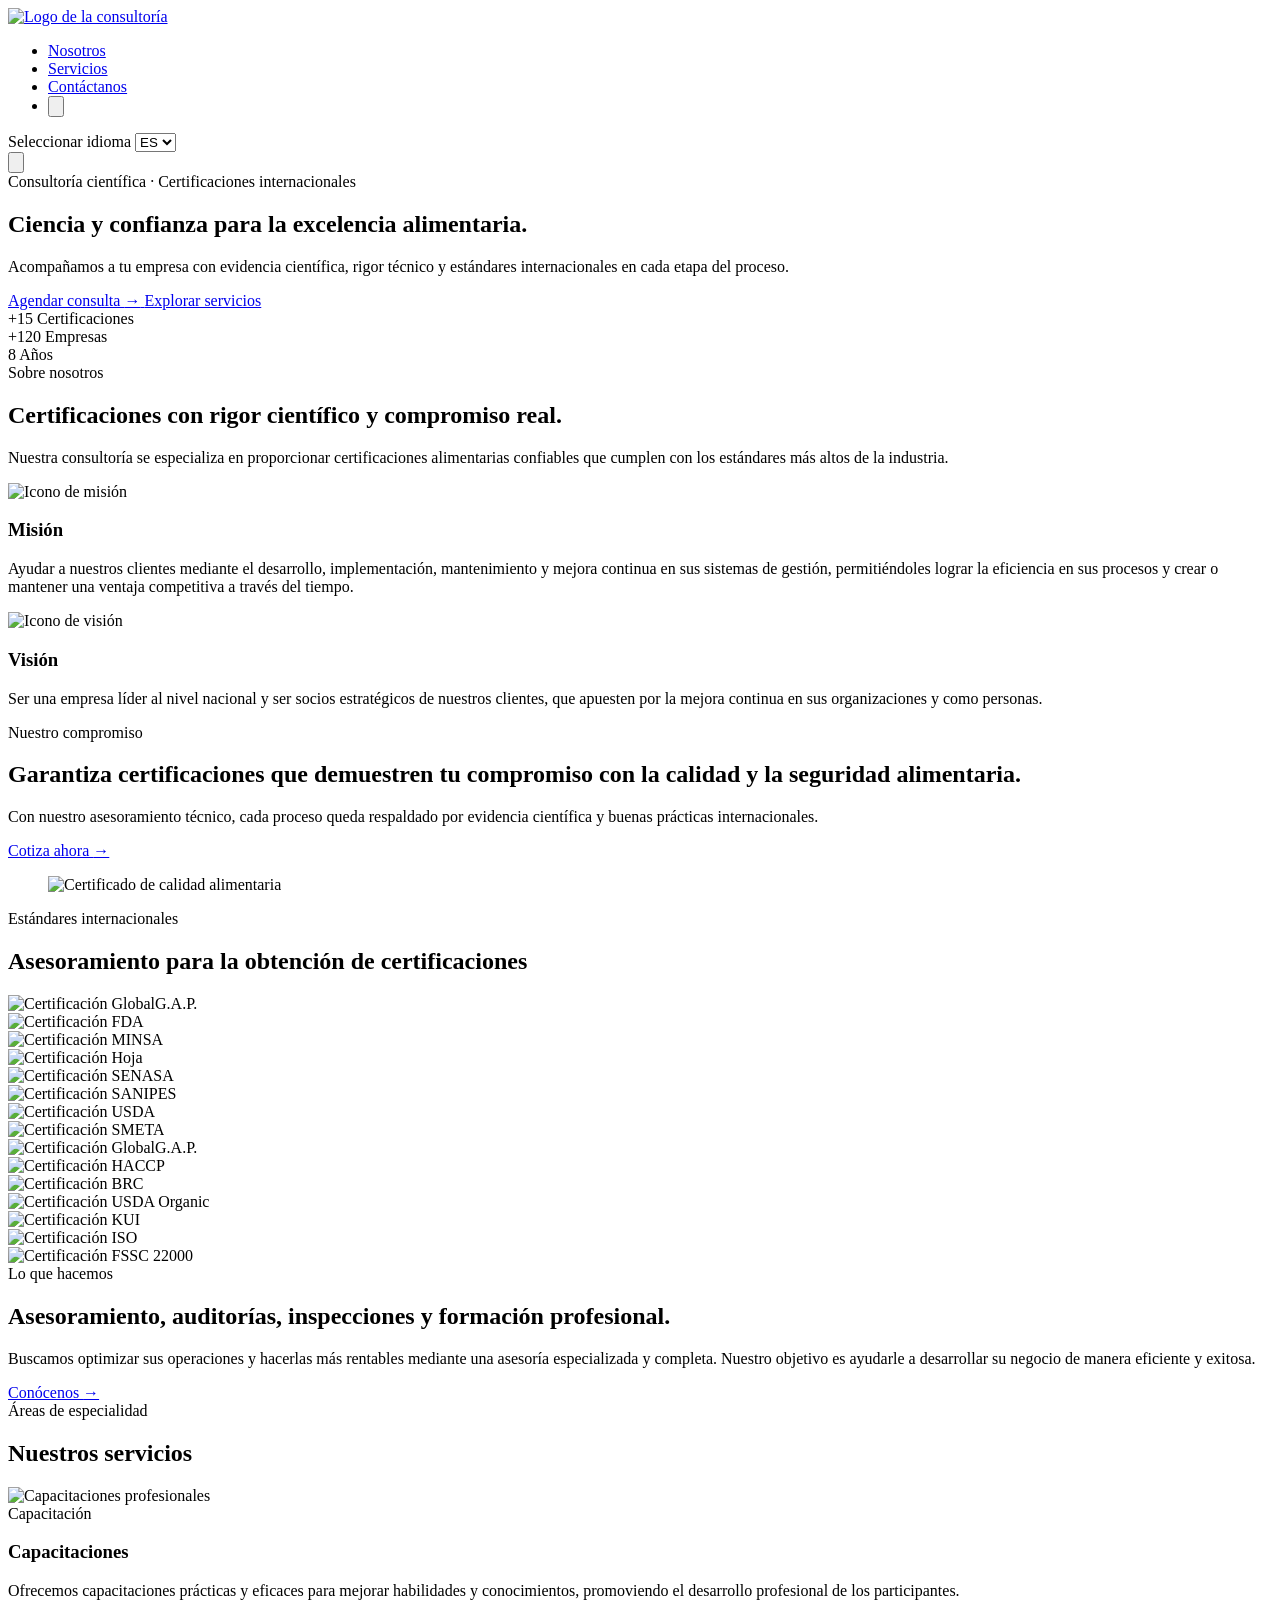
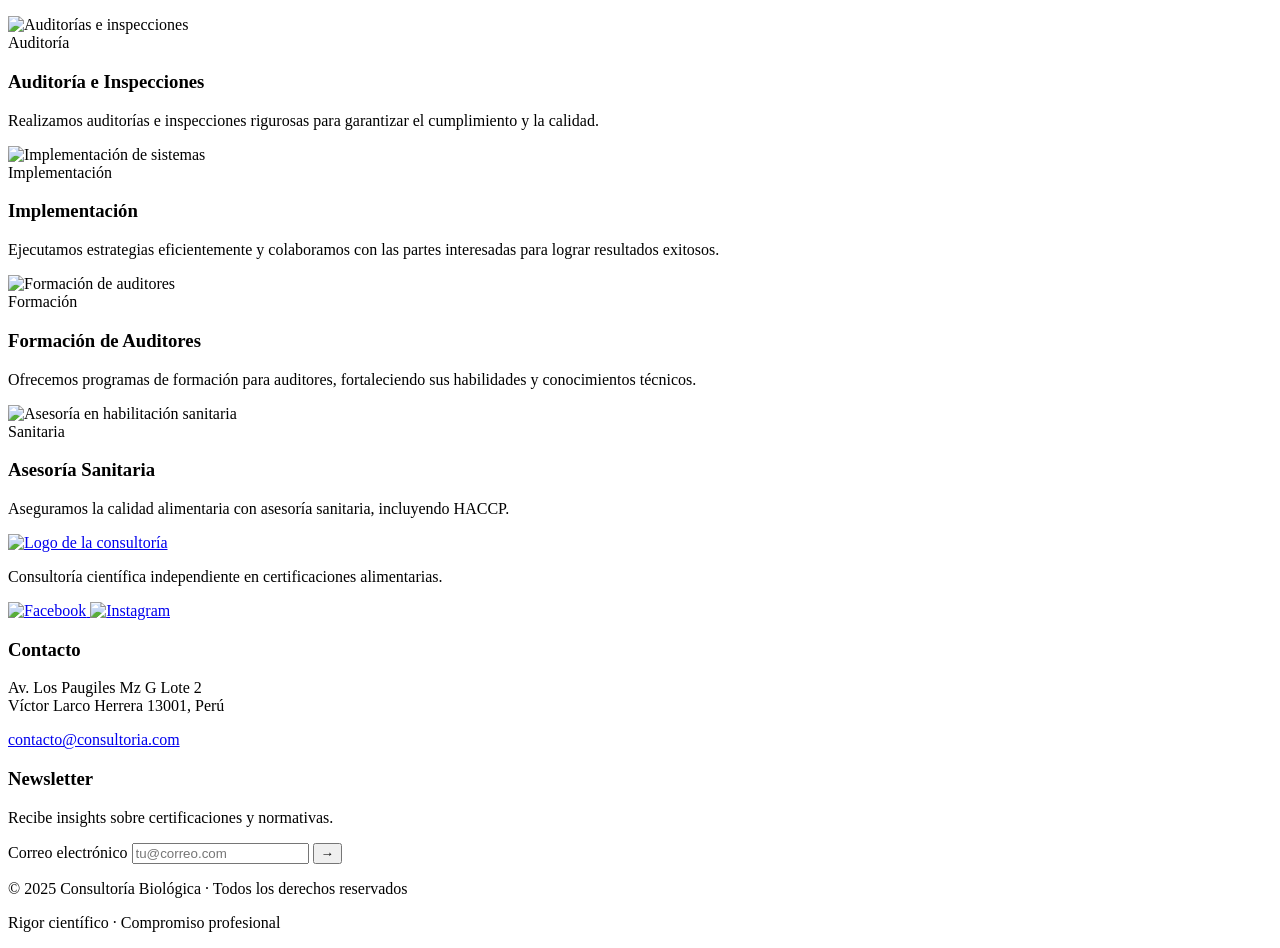
==== index.html @ 5dd7a6a3 "Add files via upload" ====
<!DOCTYPE html>
<html lang="es">
<head>
    <meta charset="UTF-8">
    <meta http-equiv="X-UA-Compatible" content="IE=edge">
    <meta name="viewport" content="width=device-width, initial-scale=1.0">
    <meta name="description" content="Consultoría científica independiente en certificaciones alimentarias, auditorías, capacitaciones y asesoría sanitaria.">
    <title>Consultoría Biológica | Certificaciones Alimentarias</title>

    <!-- Fuentes -->
    <link rel="preconnect" href="https://fonts.googleapis.com">
    <link rel="preconnect" href="https://fonts.gstatic.com" crossorigin>
    <link href="https://fonts.googleapis.com/css2?family=Sora:wght@300;400;500;600;700;800&family=Plus+Jakarta+Sans:wght@300;400;500;600;700;800&display=swap" rel="stylesheet">

    <!-- Estilos -->
    <link rel="stylesheet" href="./css/normalize.css">
    <link rel="stylesheet" href="./css/estilos.css">
</head>

<body>

    <!-- =========================================
         HEADER / HERO
         ========================================= -->
    <header class="hero">
        <nav class="nav container" aria-label="Navegación principal">

            <a href="index.html" class="nav__logo-link" aria-label="Ir al inicio">
                <img src="images/logo12-removebg-preview.png"
                     alt="Logo de la consultoría"
                     class="nav__logo">
            </a>

            <ul class="nav__link nav__link--menu" id="nav-menu">
                <li class="nav__items">
                    <a href="nosotros2.html" class="nav__link-item">Nosotros</a>
                </li>
                <li class="nav__items">
                    <a href="servicios.html" class="nav__link-item">Servicios</a>
                </li>
                <li class="nav__items">
                    <a href="contacto.html" class="nav__link-item">Contáctanos</a>
                </li>

                <li class="nav__items nav__items--close">
                    <button type="button" class="nav__close" aria-label="Cerrar menú">
                        <img src="./images/close.svg" alt="" class="nav__img">
                    </button>
                </li>
            </ul>

            <div class="custom-select">
                <label for="language-select" class="sr-only">Seleccionar idioma</label>
                <select id="language-select" aria-label="Seleccionar idioma">
                    <option value="es">ES</option>
                    <option value="en">EN</option>
                </select>
                <span class="custom-arrow" aria-hidden="true"></span>
            </div>

            <button type="button"
                    class="nav__menu"
                    aria-label="Abrir menú"
                    aria-controls="nav-menu"
                    aria-expanded="false">
                <img src="./images/menu.svg" alt="" class="nav__img">
            </button>
        </nav>

        <section class="hero__container container">
            <span class="hero__badge">
                <span class="hero__badge-dot" aria-hidden="true"></span>
                Consultoría científica · Certificaciones internacionales
            </span>

            <h1 class="hero__title">
                Ciencia y <span class="hero__title-highlight">confianza</span> para la excelencia alimentaria.
            </h1>

            <p class="hero__paragraph">
                Acompañamos a tu empresa con evidencia científica, rigor técnico
                y estándares internacionales en cada etapa del proceso.
            </p>

            <div class="hero__cta-group">
                <a href="contacto.html" class="cta cta--primary">
                    Agendar consulta
                    <span class="cta__arrow" aria-hidden="true">→</span>
                </a>
                <a href="servicios.html" class="cta cta--ghost">
                    Explorar servicios
                </a>
            </div>

            <!-- Mini stats -->
            <div class="hero__stats">
                <div class="hero__stat">
                    <span class="hero__stat-num">+15</span>
                    <span class="hero__stat-label">Certificaciones</span>
                </div>
                <div class="hero__stat">
                    <span class="hero__stat-num">+120</span>
                    <span class="hero__stat-label">Empresas</span>
                </div>
                <div class="hero__stat">
                    <span class="hero__stat-num">8</span>
                    <span class="hero__stat-label">Años</span>
                </div>
            </div>
        </section>
    </header>

    <!-- =========================================
         MAIN
         ========================================= -->
    <main>

        <!-- ===== ABOUT ===== -->
        <section class="container about" aria-labelledby="about-title">
            <header class="section-header">
                <span class="section-header__eyebrow">Sobre nosotros</span>
                <h2 class="subtitle" id="about-title">
                    Certificaciones con <span class="text-gradient">rigor científico</span> y compromiso real.
                </h2>
                <p class="section-header__lead">
                    Nuestra consultoría se especializa en proporcionar certificaciones
                    alimentarias confiables que cumplen con los estándares más altos
                    de la industria.
                </p>
            </header>

            <div class="about__main">
                <article class="about__icons about__icons--indigo">
                    <div class="about__icon-wrap">
                        <img src="images/objetivo.png" alt="Icono de misión" class="about__icon">
                    </div>
                    <h3 class="about__title">Misión</h3>
                    <p class="about__paragraph">
                        Ayudar a nuestros clientes mediante el desarrollo, implementación,
                        mantenimiento y mejora continua en sus sistemas de gestión,
                        permitiéndoles lograr la eficiencia en sus procesos y crear o mantener
                        una ventaja competitiva a través del tiempo.
                    </p>
                </article>

                <article class="about__icons about__icons--coral">
                    <div class="about__icon-wrap">
                        <img src="images/analizando.jpg" alt="Icono de visión" class="about__icon">
                    </div>
                    <h3 class="about__title">Visión</h3>
                    <p class="about__paragraph">
                        Ser una empresa líder al nivel nacional y ser socios estratégicos de
                        nuestros clientes, que apuesten por la mejora continua en sus
                        organizaciones y como personas.
                    </p>
                </article>
            </div>
        </section>

        <!-- ===== KNOWLEDGE ===== -->
        <section class="knowledge" aria-labelledby="knowledge-title">
            <div class="knowledge__container container">
                <div class="knowledge__texts">
                    <span class="knowledge__eyebrow">Nuestro compromiso</span>
                    <h2 class="subtitle10" id="knowledge-title">
                        Garantiza certificaciones que demuestren tu compromiso con la
                        calidad y la <span class="text-gradient-light">seguridad alimentaria</span>.
                    </h2>
                    <p class="knowledge__paragraph">
                        Con nuestro asesoramiento técnico, cada proceso queda respaldado por
                        evidencia científica y buenas prácticas internacionales.
                    </p>
                    <a href="contacto.html" class="cta1">
                        Cotiza ahora
                        <span class="cta__arrow" aria-hidden="true">→</span>
                    </a>
                </div>

                <figure class="knowledge__picture">
                    <img src="./images/certificado.jpg"
                         alt="Certificado de calidad alimentaria"
                         class="knowledge__img">
                </figure>
            </div>
        </section>

        <!-- ===== CERTIFICACIONES / CARRUSEL ===== -->
        <section class="price container" aria-labelledby="cert-title">
            <header class="section-header">
                <span class="section-header__eyebrow">Estándares internacionales</span>
                <h2 class="subtitle4" id="cert-title">
                    Asesoramiento para la obtención de certificaciones
                </h2>
            </header>

            <div class="carrusel" role="region" aria-label="Carrusel de certificaciones" aria-roledescription="carrusel">

                <div class="carrusel__viewport">
                    <div class="carrusel-items" id="carrusel-items">
                        <div class="carrusel-item"><img src="images/globalgap-logo.png" alt="Certificación GlobalG.A.P."></div>
                        <div class="carrusel-item"><img src="images/fda.jpg" alt="Certificación FDA"></div>
                        <div class="carrusel-item"><img src="images/minsa3 (1).png" alt="Certificación MINSA"></div>
                        <div class="carrusel-item"><img src="images/hoja (1).png" alt="Certificación Hoja"></div>
                        <div class="carrusel-item"><img src="images/senasa.png" alt="Certificación SENASA"></div>
                        <div class="carrusel-item"><img src="images/sanipes.png" alt="Certificación SANIPES"></div>
                        <div class="carrusel-item"><img src="images/USDA_logo.png" alt="Certificación USDA"></div>
                        <div class="carrusel-item"><img src="images/smeta.png.jpg" alt="Certificación SMETA"></div>
                        <div class="carrusel-item"><img src="images/globalgasp (1).png" alt="Certificación GlobalG.A.P."></div>
                        <div class="carrusel-item"><img src="images/Haccp (1).png" alt="Certificación HACCP"></div>
                        <div class="carrusel-item"><img src="images/bross.png" alt="Certificación BRC"></div>
                        <div class="carrusel-item"><img src="images/usda-organic.png" alt="Certificación USDA Organic"></div>
                        <div class="carrusel-item"><img src="images/kui.png" alt="Certificación KUI"></div>
                        <div class="carrusel-item"><img src="images/ISO.png" alt="Certificación ISO"></div>
                        <div class="carrusel-item"><img src="images/fssc_22000.png" alt="Certificación FSSC 22000"></div>
                    </div>
                </div>

            </div>

            <div class="carrusel__indicators" role="tablist" aria-label="Indicadores del carrusel"></div>
        </section>

        <!-- ===== SERVICIOS / PRÉSTAMOS ===== -->
        <section class="section-servicios" aria-labelledby="servicios-title">
            <div class="prestamos">
                <span class="section-header__eyebrow section-header__eyebrow--light">
                    Lo que hacemos
                </span>
                <h2 class="section-title" id="servicios-title">
                    Asesoramiento, auditorías, inspecciones y <span class="text-gradient-light">formación profesional</span>.
                </h2>
                <p class="buscamos6">
                    Buscamos optimizar sus operaciones y hacerlas más rentables mediante
                    una asesoría especializada y completa. Nuestro objetivo es ayudarle a
                    desarrollar su negocio de manera eficiente y exitosa.
                </p>
                <a href="nosotros2.html" class="btn-conocenos">
                    Conócenos
                    <span class="cta__arrow" aria-hidden="true">→</span>
                </a>
            </div>
        </section>

        <!-- ===== CARDS DE SERVICIOS ===== -->
        <section class="services" aria-labelledby="services-title">
            <header class="section-header container">
                <span class="section-header__eyebrow">Áreas de especialidad</span>
                <h2 class="service__title6" id="services-title">Nuestros servicios</h2>
            </header>

            <div class="box-section">
                <article class="box box--indigo">
                    <div class="imgBox">
                        <img src="images/capacitacion.jpg" alt="Capacitaciones profesionales">
                    </div>
                    <div class="details">
                        <div class="content">
                            <span class="box__tag">Capacitación</span>
                            <h3>Capacitaciones</h3>
                            <p>
                                Ofrecemos capacitaciones prácticas y eficaces para mejorar
                                habilidades y conocimientos, promoviendo el desarrollo
                                profesional de los participantes.
                            </p>
                        </div>
                    </div>
                </article>

                <article class="box box--coral">
                    <div class="imgBox">
                        <img src="images/auditori.jpg" alt="Auditorías e inspecciones">
                    </div>
                    <div class="details">
                        <div class="content">
                            <span class="box__tag">Auditoría</span>
                            <h3>Auditoría e Inspecciones</h3>
                            <p>
                                Realizamos auditorías e inspecciones rigurosas para garantizar
                                el cumplimiento y la calidad.
                            </p>
                        </div>
                    </div>
                </article>

                <article class="box box--mint">
                    <div class="imgBox">
                        <img src="images/imple.jpg" alt="Implementación de sistemas">
                    </div>
                    <div class="details">
                        <div class="content">
                            <span class="box__tag">Implementación</span>
                            <h3>Implementación</h3>
                            <p>
                                Ejecutamos estrategias eficientemente y colaboramos con las
                                partes interesadas para lograr resultados exitosos.
                            </p>
                        </div>
                    </div>
                </article>

                <article class="box box--violet">
                    <div class="imgBox">
                        <img src="images/formacion.jpg" alt="Formación de auditores">
                    </div>
                    <div class="details">
                        <div class="content">
                            <span class="box__tag">Formación</span>
                            <h3>Formación de Auditores</h3>
                            <p>
                                Ofrecemos programas de formación para auditores, fortaleciendo
                                sus habilidades y conocimientos técnicos.
                            </p>
                        </div>
                    </div>
                </article>

                <article class="box box--mustard">
                    <div class="imgBox">
                        <img src="images/sanitaria4.jpg" alt="Asesoría en habilitación sanitaria">
                    </div>
                    <div class="details">
                        <div class="content">
                            <span class="box__tag">Sanitaria</span>
                            <h3>Asesoría Sanitaria</h3>
                            <p>
                                Aseguramos la calidad alimentaria con asesoría sanitaria,
                                incluyendo HACCP.
                            </p>
                        </div>
                    </div>
                </article>
            </div>
        </section>

    </main>

    <!-- =========================================
         FOOTER
         ========================================= -->
    <footer class="footer">
        <div class="footer__container container">

            <!-- Bloque 1: Marca -->
            <div class="footer__brand">
                <a href="index.html" aria-label="Ir al inicio">
                    <img src="images/logo12-removebg-preview.png"
                         alt="Logo de la consultoría"
                         class="footer__logo">
                </a>
                <p class="footer__tagline">
                    Consultoría científica independiente en certificaciones alimentarias.
                </p>

                <div class="footer__social-icons">
                    <a href="#" class="footer__icons" aria-label="Facebook">
                        <img src="./images/bxl-facebook.svg" alt="Facebook" class="footer__img">
                    </a>
                    <a href="#" class="footer__icons" aria-label="Instagram">
                        <img src="./images/bxl-instagram.svg" alt="Instagram" class="footer__img">
                    </a>
                </div>
            </div>

            <!-- Bloque 2: Contacto -->
            <div class="footer__info">
                <h3 class="footer__heading">Contacto</h3>
                <div class="footer__contact-info">
                    <p>Av. Los Paugiles Mz G Lote 2<br>Víctor Larco Herrera 13001, Perú</p>
                    <p><a href="mailto:contacto@consultoria.com">contacto@consultoria.com</a></p>
                </div>
            </div>

            <!-- Bloque 3: Newsletter CTA -->
            <div class="footer__cta">
                <h3 class="footer__heading">Newsletter</h3>
                <p class="footer__newsletter-text">
                    Recibe insights sobre certificaciones y normativas.
                </p>
                <form class="footer__newsletter-form" onsubmit="event.preventDefault();">
                    <label for="newsletter-email" class="sr-only">Correo electrónico</label>
                    <input type="email"
                           id="newsletter-email"
                           class="footer__newsletter-input"
                           placeholder="tu@correo.com"
                           required>
                    <button type="submit"
                            class="footer__newsletter-btn"
                            aria-label="Suscribirse">
                        →
                    </button>
                </form>
            </div>

        </div>

        <div class="footer__copy container">
            <p class="footer__copyright">
                © 2025 Consultoría Biológica · Todos los derechos reservados
            </p>
            <p class="footer__credits">
                Rigor científico · Compromiso profesional
            </p>
        </div>
    </footer>

    <!-- =========================================
         SCRIPTS
         ========================================= -->
    <script src="js/menu.js"></script>
    <script src="js/carrusel.js"></script>
    <script src="js/main.js"></script>
    <script src="js/script.js"></script>
    <script src="js/idioma.js"></script>
</body>
</html>
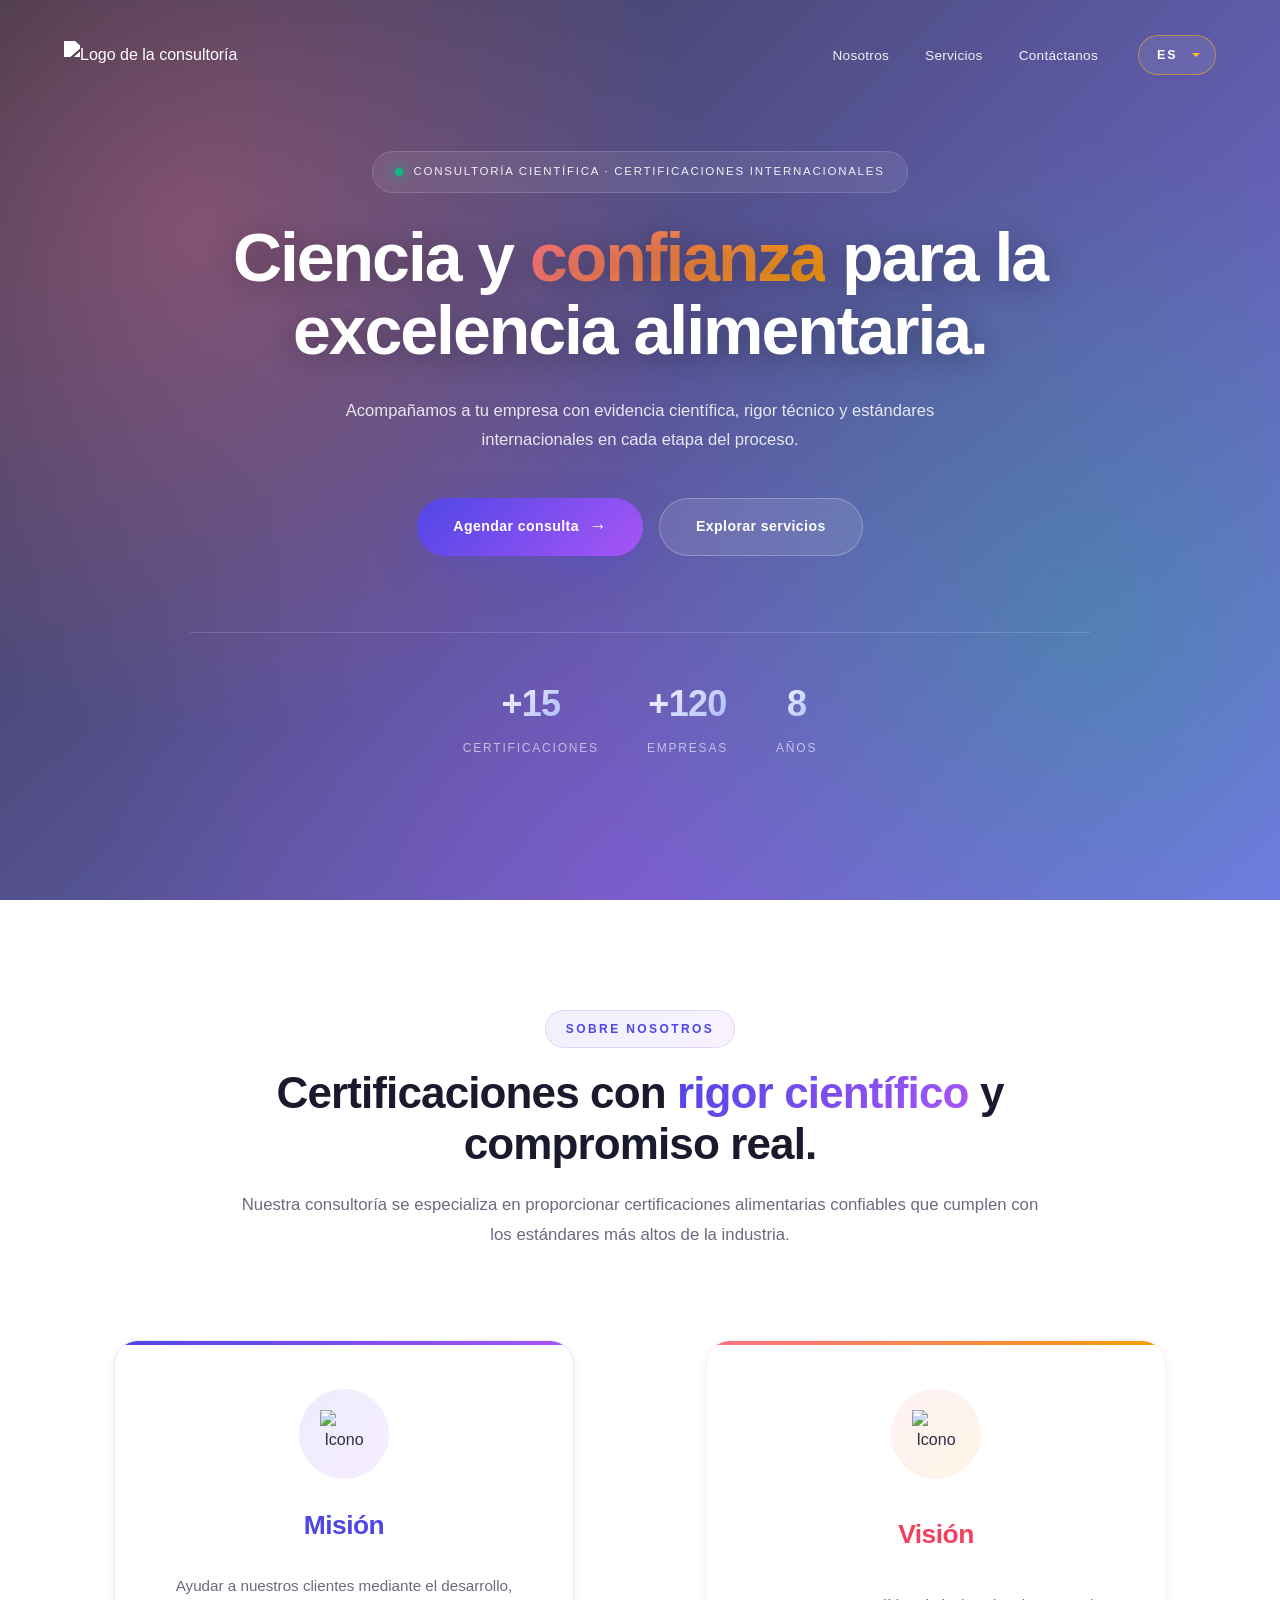
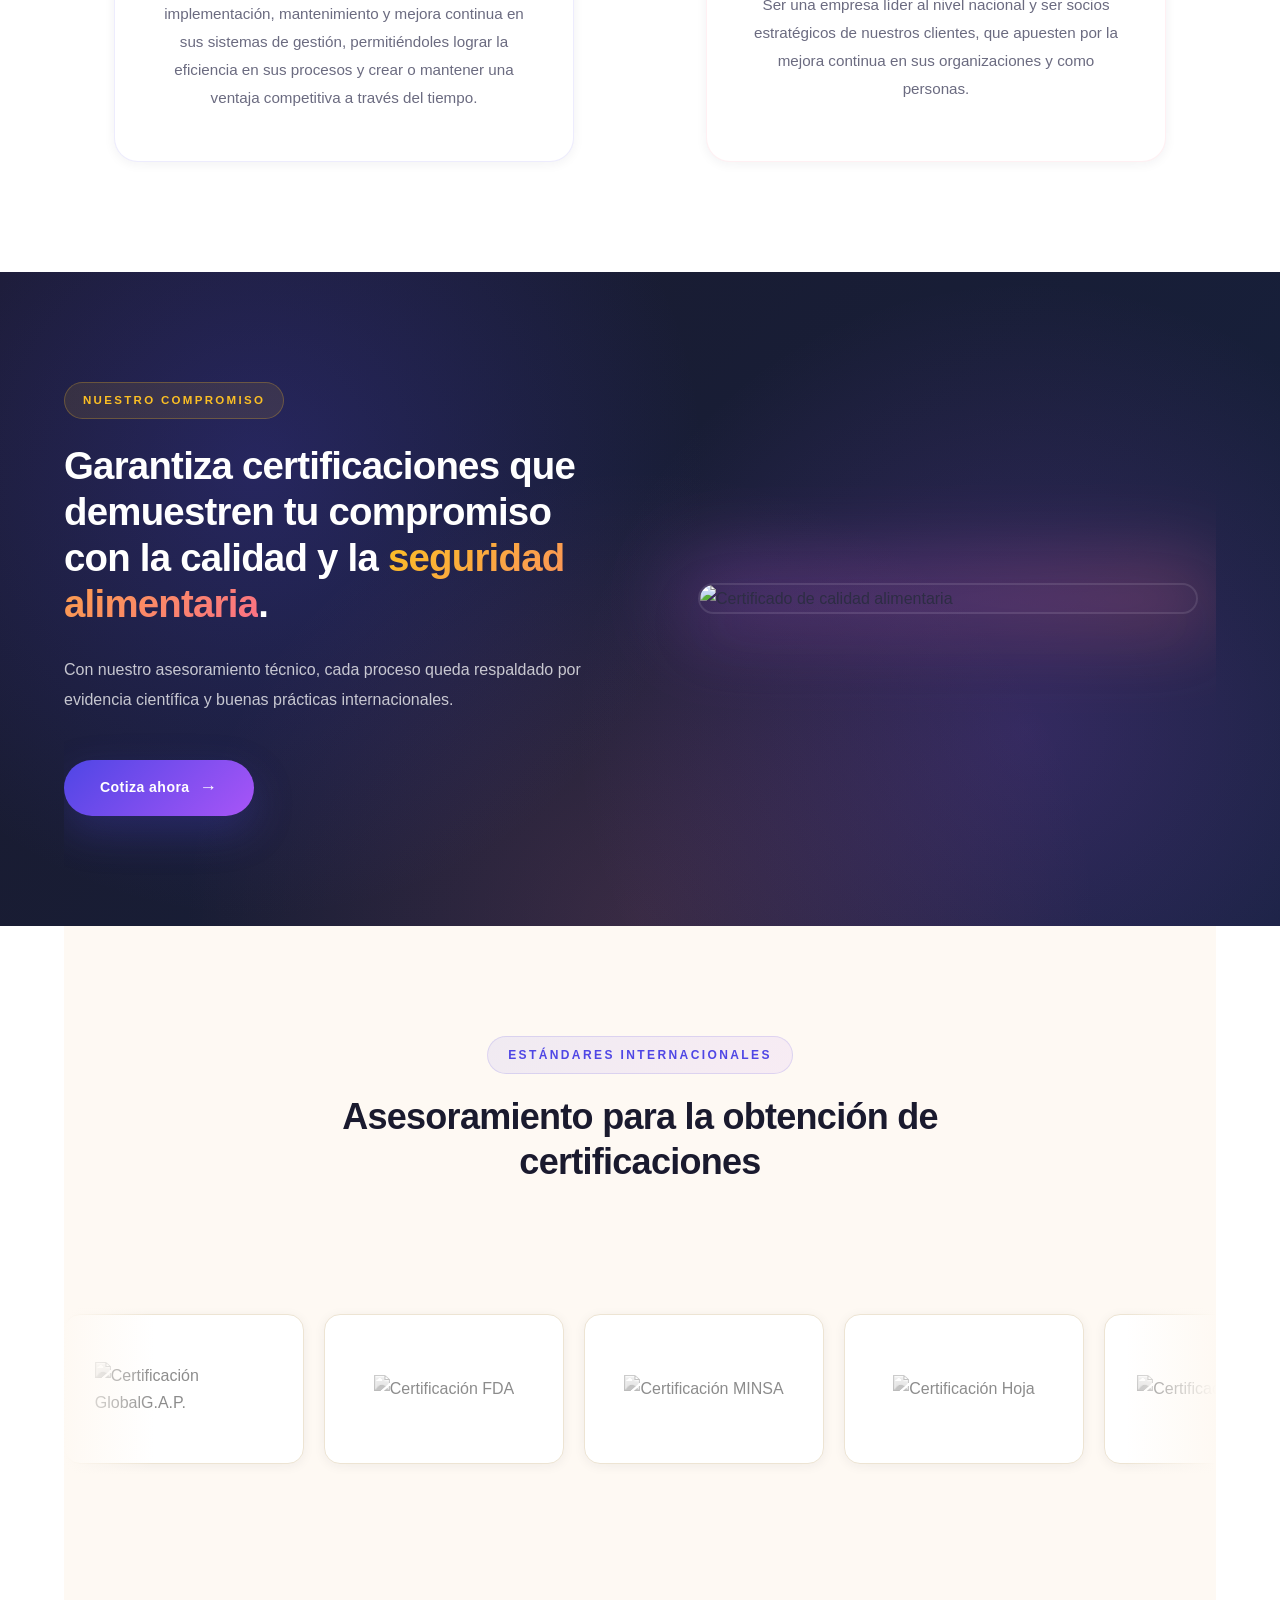
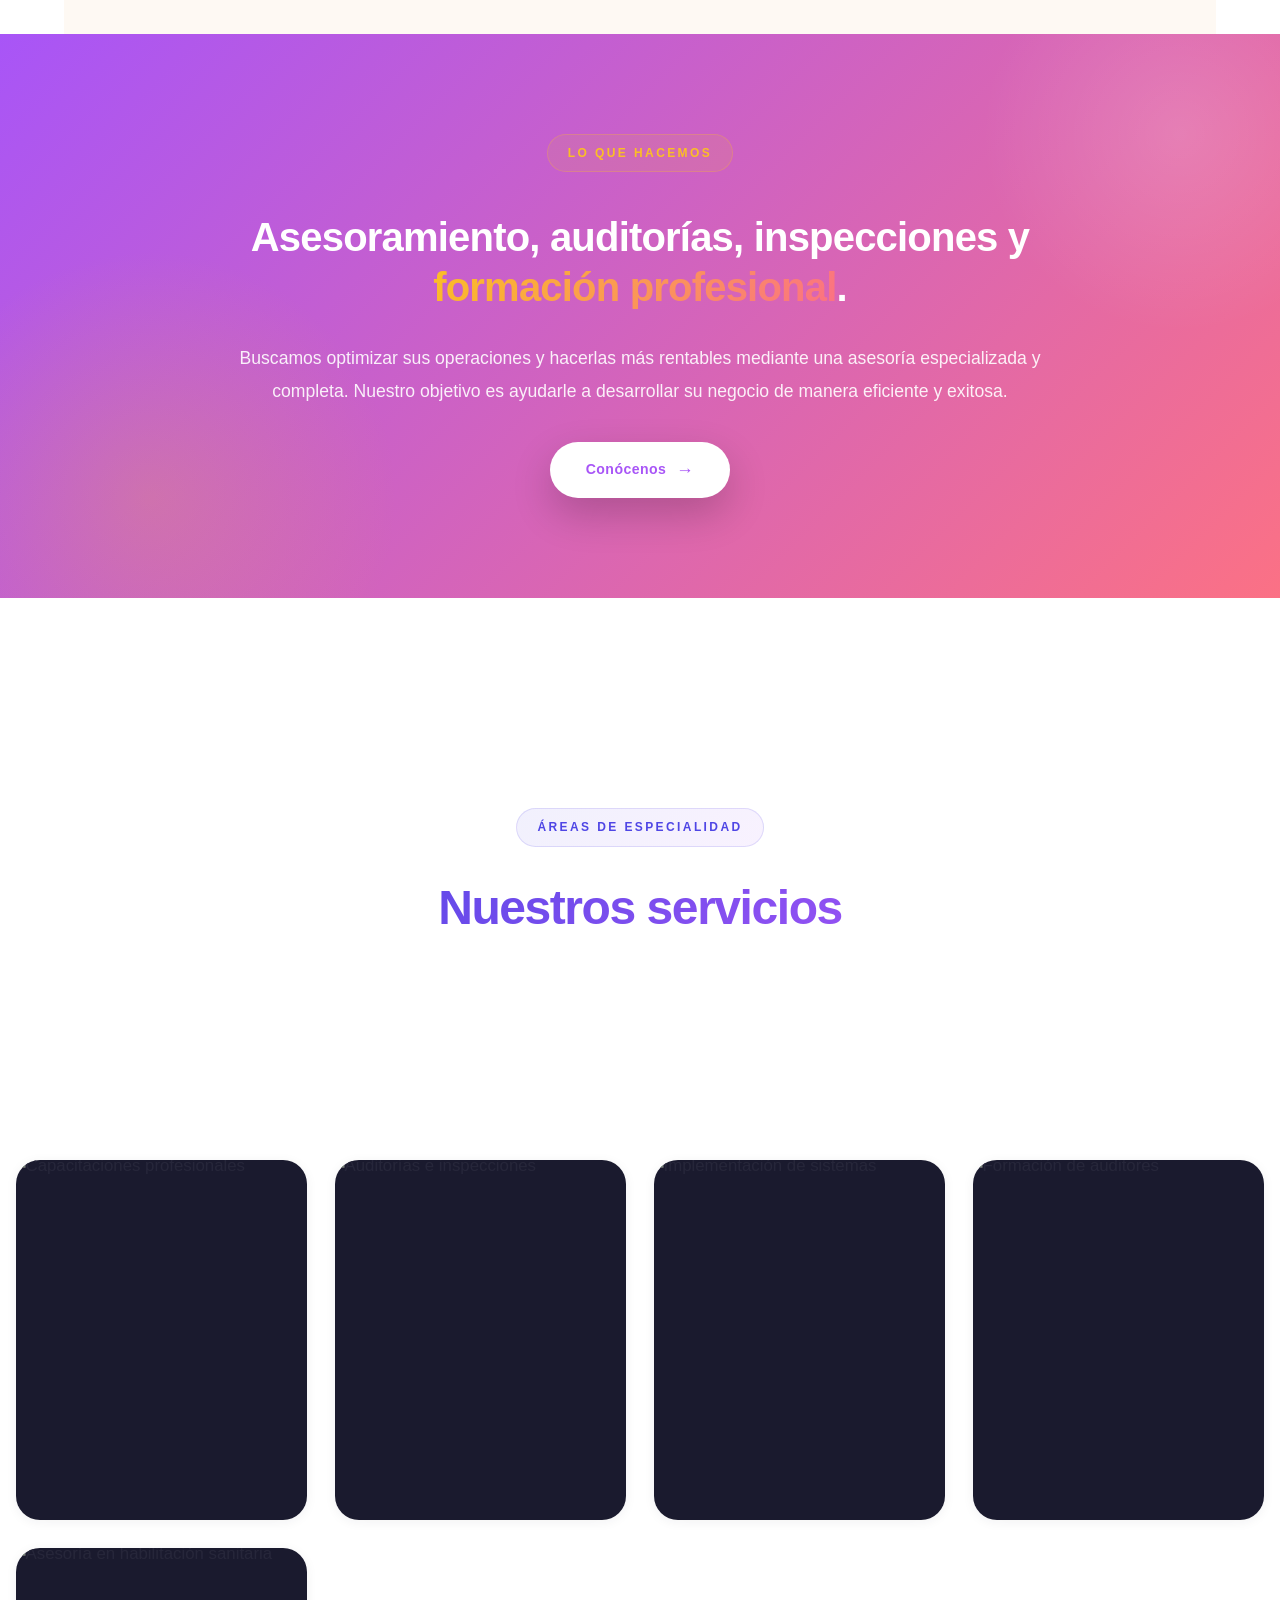
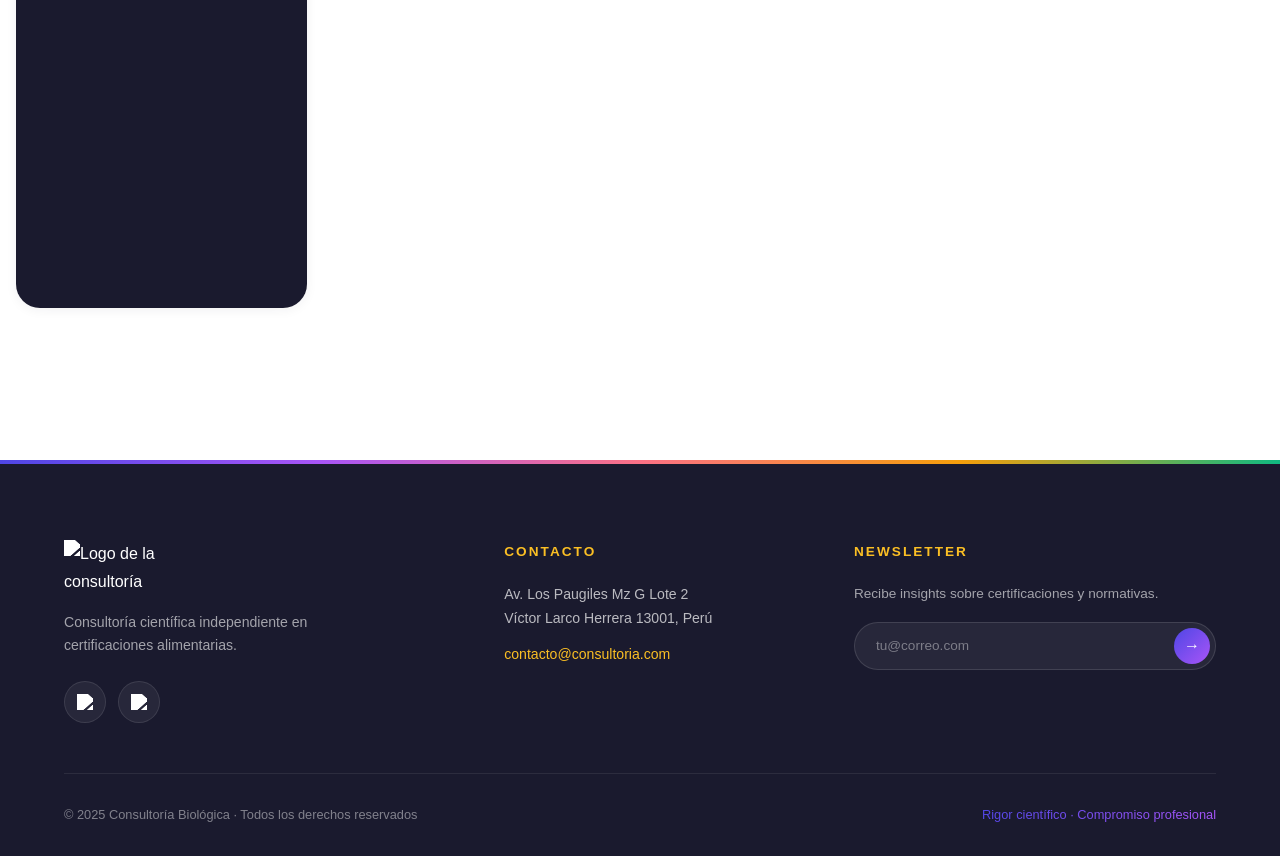
==== commit 0fc4112c: "Update index.html" ====
--- a/index.html
+++ b/index.html
@@ -14,7 +14,7 @@
 
     <!-- Estilos -->
     <link rel="stylesheet" href="./css/normalize.css">
-    <link rel="stylesheet" href="./css/estilos.css">
+    <link rel="stylesheet" href="estilos.css">
 </head>
 
 <body>
@@ -412,4 +412,4 @@
     <script src="js/script.js"></script>
     <script src="js/idioma.js"></script>
 </body>
-</html>+</html>
--- a/estilos.css
+++ b/estilos.css
@@ -0,0 +1,2002 @@
+/* =========================================
+   CONSULTORÍA BIOLÓGICA — BIOTECH VIBRANTE
+   ========================================= */
+@import url('https://fonts.googleapis.com/css2?family=Sora:wght@300;400;500;600;700;800&family=Plus+Jakarta+Sans:wght@300;400;500;600;700;800&display=swap');
+
+:root {
+    /* Layout */
+    --padding-container: 110px 0;
+    --container-width: 90%;
+    --container-max: 1240px;
+
+    /* Paleta vibrante */
+    --indigo: #4f46e5;
+    --indigo-dark: #3730a3;
+    --indigo-light: #818cf8;
+    --coral: #fb7185;
+    --coral-dark: #f43f5e;
+    --mint: #10b981;
+    --mint-dark: #059669;
+    --violet: #a855f7;
+    --violet-dark: #9333ea;
+    --mustard: #f59e0b;
+    --mustard-dark: #d97706;
+
+    /* Neutrales */
+    --dark: #1a1a2e;
+    --dark-2: #16213e;
+    --ink: #2d2d44;
+    --muted: #6b6b80;
+    --cream: #fef9f3;
+    --cream-2: #faf3e8;
+    --paper: #ffffff;
+    --line: #ede4d3;
+
+    /* Gradientes */
+    --grad-primary: linear-gradient(135deg, #4f46e5 0%, #a855f7 100%);
+    --grad-warm: linear-gradient(135deg, #fb7185 0%, #f59e0b 100%);
+    --grad-mint: linear-gradient(135deg, #10b981 0%, #4f46e5 100%);
+    --grad-violet: linear-gradient(135deg, #a855f7 0%, #fb7185 100%);
+
+    /* Tipografía */
+    --font-display: 'Sora', sans-serif;
+    --font-body: 'Plus Jakarta Sans', sans-serif;
+
+    /* Sombras */
+    --shadow-sm: 0 2px 12px rgba(26, 26, 46, 0.06);
+    --shadow-md: 0 12px 32px rgba(26, 26, 46, 0.10);
+    --shadow-lg: 0 24px 60px rgba(26, 26, 46, 0.15);
+    --shadow-indigo: 0 16px 40px rgba(79, 70, 229, 0.25);
+    --shadow-coral: 0 16px 40px rgba(251, 113, 133, 0.25);
+    --shadow-mint: 0 16px 40px rgba(16, 185, 129, 0.25);
+    --shadow-violet: 0 16px 40px rgba(168, 85, 247, 0.25);
+    --shadow-mustard: 0 16px 40px rgba(245, 158, 11, 0.25);
+
+    /* Radios */
+    --radius-sm: 8px;
+    --radius-md: 16px;
+    --radius-lg: 24px;
+    --radius-xl: 32px;
+    --radius-pill: 100px;
+
+    /* Transiciones */
+    --transition-fast: 0.3s cubic-bezier(0.4, 0, 0.2, 1);
+    --transition-slow: 0.6s cubic-bezier(0.4, 0, 0.2, 1);
+}
+
+/* =========================================
+   RESET
+   ========================================= */
+*, *::before, *::after {
+    box-sizing: border-box;
+    margin: 0;
+    padding: 0;
+}
+
+html {
+    scroll-behavior: smooth;
+    -webkit-text-size-adjust: 100%;
+}
+
+body {
+    font-family: var(--font-body);
+    font-size: 16px;
+    color: var(--ink);
+    line-height: 1.7;
+    -webkit-font-smoothing: antialiased;
+    background-color: var(--paper);
+    overflow-x: hidden;
+}
+
+img { max-width: 100%; height: auto; display: block; }
+a   { text-decoration: none; color: inherit; }
+ul  { list-style: none; }
+
+button {
+    font-family: inherit;
+    cursor: pointer;
+    border: none;
+    background: none;
+    color: inherit;
+}
+
+.sr-only {
+    position: absolute;
+    width: 1px; height: 1px;
+    padding: 0; margin: -1px;
+    overflow: hidden;
+    clip: rect(0, 0, 0, 0);
+    white-space: nowrap;
+    border: 0;
+}
+
+/* =========================================
+   UTILIDADES
+   ========================================= */
+.container {
+    width: var(--container-width);
+    max-width: var(--container-max);
+    margin: 0 auto;
+    padding: var(--padding-container);
+    overflow: hidden;
+}
+
+.subtitle {
+    font-family: var(--font-display);
+    color: var(--dark);
+    font-size: clamp(1.75rem, 3.5vw, 2.75rem);
+    margin-bottom: 20px;
+    font-weight: 700;
+    line-height: 1.15;
+    letter-spacing: -0.02em;
+}
+
+.text-gradient {
+    background: var(--grad-primary);
+    -webkit-background-clip: text;
+    -webkit-text-fill-color: transparent;
+    background-clip: text;
+}
+
+.text-gradient-light {
+    background: linear-gradient(135deg, #fbbf24 0%, #fb7185 100%);
+    -webkit-background-clip: text;
+    -webkit-text-fill-color: transparent;
+    background-clip: text;
+    font-weight: 700;
+}
+
+.section-header {
+    text-align: center;
+    margin-bottom: 70px;
+    max-width: 800px;
+    margin-left: auto;
+    margin-right: auto;
+}
+
+.section-header__eyebrow {
+    display: inline-block;
+    font-family: var(--font-display);
+    font-size: 0.75rem;
+    font-weight: 600;
+    letter-spacing: 0.2em;
+    text-transform: uppercase;
+    color: var(--indigo);
+    padding: 8px 20px;
+    background: linear-gradient(135deg, rgba(79, 70, 229, 0.08) 0%, rgba(168, 85, 247, 0.08) 100%);
+    border: 1px solid rgba(79, 70, 229, 0.15);
+    border-radius: var(--radius-pill);
+    margin-bottom: 20px;
+}
+
+.section-header__eyebrow--light {
+    color: #fbbf24;
+    background: rgba(251, 191, 36, 0.1);
+    border-color: rgba(251, 191, 36, 0.25);
+}
+
+.section-header__lead {
+    font-size: 1.05rem;
+    color: var(--muted);
+    font-weight: 300;
+    line-height: 1.8;
+    margin-top: 1.25rem;
+}
+
+/* =========================================
+   HERO
+   ========================================= */
+.hero {
+    width: 100%;
+    min-height: 100vh;
+    max-height: 950px;
+    position: relative;
+    display: grid;
+    grid-template-rows: 110px 1fr;   /* 🔑 Antes era 100px */
+    color: var(--paper);
+    isolation: isolate;
+    overflow: hidden;
+}
+
+.hero::before {
+    content: "";
+    position: absolute;
+    inset: 0;
+    background-image:
+        linear-gradient(135deg, rgba(26, 26, 46, 0.88) 0%, rgba(79, 70, 229, 0.75) 100%),
+        url('../images/fondo.jpg');
+    background-size: cover;
+    background-position: center;
+    z-index: -2;
+}
+
+.hero::after {
+    content: "";
+    position: absolute;
+    inset: 0;
+    background-image:
+        radial-gradient(circle at 15% 25%, rgba(251, 113, 133, 0.35) 0%, transparent 40%),
+        radial-gradient(circle at 85% 70%, rgba(16, 185, 129, 0.3) 0%, transparent 40%),
+        radial-gradient(circle at 50% 100%, rgba(168, 85, 247, 0.3) 0%, transparent 50%);
+    z-index: -1;
+    pointer-events: none;
+}
+
+/* 🔑 Permitir que el nav muestre todo su contenido */
+.hero > .nav {
+    overflow: visible;
+    position: relative;
+    z-index: 10;
+}
+
+.hero__container {
+    max-width: 900px;
+    padding: 0;
+    display: grid;
+    grid-auto-rows: max-content;
+    align-content: center;
+    gap: 1.75em;
+    padding-bottom: 100px;
+    text-align: center;
+    animation: heroFadeIn 1.2s ease-out;
+}
+
+@keyframes heroFadeIn {
+    from { opacity: 0; transform: translateY(30px); }
+    to   { opacity: 1; transform: translateY(0); }
+}
+
+.hero__badge {
+    justify-self: center;
+    display: inline-flex;
+    align-items: center;
+    gap: 10px;
+    padding: 10px 22px;
+    border-radius: var(--radius-pill);
+    background: rgba(255, 255, 255, 0.08);
+    border: 1px solid rgba(255, 255, 255, 0.15);
+    backdrop-filter: blur(20px);
+    -webkit-backdrop-filter: blur(20px);
+    font-family: var(--font-display);
+    font-size: 0.72rem;
+    font-weight: 500;
+    letter-spacing: 0.15em;
+    text-transform: uppercase;
+    color: rgba(255, 255, 255, 0.9);
+}
+
+.hero__badge-dot {
+    width: 8px;
+    height: 8px;
+    border-radius: 50%;
+    background-color: #10b981;
+    box-shadow: 0 0 12px #10b981;
+    animation: pulse 2s ease-in-out infinite;
+}
+
+@keyframes pulse {
+    0%, 100% { opacity: 1; transform: scale(1); }
+    50%      { opacity: 0.6; transform: scale(0.85); }
+}
+
+.hero__title {
+    font-family: var(--font-display);
+    font-size: clamp(2.25rem, 5.5vw, 4.25rem);
+    line-height: 1.08;
+    font-weight: 700;
+    letter-spacing: -0.03em;
+    color: var(--paper);
+    text-shadow: 0 4px 30px rgba(0, 0, 0, 0.3);
+}
+
+.hero__title-highlight {
+    background: var(--grad-warm);
+    -webkit-background-clip: text;
+    -webkit-text-fill-color: transparent;
+    background-clip: text;
+}
+
+.hero__paragraph {
+    font-weight: 300;
+    font-size: clamp(1rem, 1.3vw, 1.15rem);
+    color: rgba(255, 255, 255, 0.85);
+    max-width: 640px;
+    margin: 0 auto;
+    line-height: 1.75;
+}
+
+.hero__cta-group {
+    display: flex;
+    flex-wrap: wrap;
+    gap: 1rem;
+    justify-content: center;
+    margin-top: 1rem;
+}
+
+.hero__stats {
+    display: flex;
+    justify-content: center;
+    gap: 3rem;
+    margin-top: 3rem;
+    padding-top: 2.5rem;
+    border-top: 1px solid rgba(255, 255, 255, 0.15);
+    flex-wrap: wrap;
+}
+
+.hero__stat {
+    display: flex;
+    flex-direction: column;
+    align-items: center;
+    gap: 4px;
+}
+
+.hero__stat-num {
+    font-family: var(--font-display);
+    font-size: clamp(1.5rem, 3vw, 2.25rem);
+    font-weight: 700;
+    background: linear-gradient(135deg, #ffffff 0%, #a5b4fc 100%);
+    -webkit-background-clip: text;
+    -webkit-text-fill-color: transparent;
+    background-clip: text;
+    letter-spacing: -0.02em;
+}
+
+.hero__stat-label {
+    font-size: 0.75rem;
+    font-weight: 500;
+    letter-spacing: 0.15em;
+    text-transform: uppercase;
+    color: rgba(255, 255, 255, 0.6);
+}
+
+/* =========================================
+   BOTONES
+   ========================================= */
+.cta,
+.cta1,
+.btn-conocenos {
+    display: inline-flex;
+    align-items: center;
+    gap: 10px;
+    position: relative;
+    font-family: var(--font-display);
+    font-size: 0.88rem;
+    font-weight: 600;
+    letter-spacing: 0.03em;
+    text-align: center;
+    padding: 16px 36px;
+    border-radius: var(--radius-pill);
+    cursor: pointer;
+    transition: all var(--transition-fast);
+    overflow: hidden;
+}
+
+.cta__arrow {
+    display: inline-block;
+    transition: transform var(--transition-fast);
+    font-size: 1.1rem;
+    line-height: 1;
+}
+
+.cta--primary,
+.cta1,
+.btn-conocenos {
+    background: var(--grad-primary);
+    color: var(--paper);
+    border: none;
+    box-shadow: var(--shadow-indigo);
+}
+
+.cta--primary:hover,
+.cta1:hover,
+.btn-conocenos:hover {
+    transform: translateY(-3px);
+    box-shadow: 0 24px 50px rgba(79, 70, 229, 0.45);
+    filter: brightness(1.08);
+}
+
+.cta--primary:hover .cta__arrow,
+.cta1:hover .cta__arrow,
+.btn-conocenos:hover .cta__arrow {
+    transform: translateX(4px);
+}
+
+.cta--ghost {
+    background: rgba(255, 255, 255, 0.1);
+    color: var(--paper);
+    border: 1px solid rgba(255, 255, 255, 0.25);
+    backdrop-filter: blur(20px);
+    -webkit-backdrop-filter: blur(20px);
+}
+
+.cta--ghost:hover {
+    background: rgba(255, 255, 255, 0.18);
+    border-color: rgba(255, 255, 255, 0.5);
+    transform: translateY(-3px);
+}
+
+.cta1 { margin: 30px 0 0; }
+
+/* =========================================
+   NAV
+   ========================================= */
+.nav {
+    height: 100%;
+    display: flex;
+    align-items: center;
+    padding: 0;
+    gap: 1rem;
+    overflow: visible;   /* 🔑 CRÍTICO: evita que el select se recorte */
+}
+
+.nav__logo-link {
+    display: flex;
+    align-items: center;
+    flex-shrink: 0;
+}
+
+.nav__logo {
+    width: 220px;
+    height: auto;
+    filter: brightness(0) invert(1);
+    transition: transform var(--transition-fast);
+}
+
+.nav__logo-link:hover .nav__logo {
+    transform: scale(1.04);
+}
+
+.nav__link {
+    margin-left: auto;
+    display: flex;
+    align-items: center;
+    gap: 2.25em;
+}
+
+.nav__items { list-style: none; }
+
+.nav__link-item {
+    color: rgba(255, 255, 255, 0.9);
+    font-family: var(--font-display);
+    font-size: 0.85rem;
+    font-weight: 500;
+    letter-spacing: 0.02em;
+    padding: 8px 0;
+    position: relative;
+    transition: color var(--transition-fast);
+}
+
+.nav__link-item::after {
+    content: "";
+    position: absolute;
+    left: 0;
+    bottom: 0;
+    width: 0;
+    height: 2px;
+    background: var(--grad-warm);
+    border-radius: 2px;
+    transition: width var(--transition-fast);
+}
+
+.nav__link-item:hover { color: #fbbf24; }
+.nav__link-item:hover::after { width: 100%; }
+
+.nav__menu {
+    margin-left: 1rem;
+    cursor: pointer;
+    display: none;
+    padding: 0.5rem;
+    border-radius: var(--radius-sm);
+    transition: background-color var(--transition-fast);
+}
+
+.nav__menu:hover {
+    background-color: rgba(255, 255, 255, 0.1);
+}
+
+.nav__img {
+    display: block;
+    width: 28px;
+    height: 28px;
+    filter: brightness(0) invert(1);
+}
+
+.nav__close {
+    position: absolute;
+    top: 30px;
+    right: 30px;
+    width: 44px;
+    height: 44px;
+    cursor: pointer;
+    display: none;
+    padding: 0.5rem;
+    border-radius: 50%;
+    background: rgba(255, 255, 255, 0.1);
+    border: 1px solid rgba(255, 255, 255, 0.2);
+    transition: all var(--transition-fast);
+}
+
+.nav__close:hover {
+    background: var(--grad-warm);
+    border-color: transparent;
+    transform: rotate(90deg);
+}
+
+.nav__items--close { display: none; }
+
+/* =========================================
+   SELECTOR IDIOMA — 🔑 ARREGLADO
+   ========================================= */
+.custom-select {
+    position: relative;
+    margin-left: 1.5rem;
+    display: inline-flex;
+    align-items: center;
+    height: 100%;
+    padding: 6px 0;          /* 🔑 Evita que se corte arriba/abajo */
+    flex-shrink: 0;
+}
+
+.custom-select select {
+    appearance: none;
+    -webkit-appearance: none;
+    -moz-appearance: none;
+
+    /* 🔑 Padding con espacio para el texto y la flecha */
+    padding: 9px 36px 9px 18px;
+
+    font-family: var(--font-display);
+    font-size: 0.78rem;
+    font-weight: 600;
+    letter-spacing: 0.15em;
+
+    /* 🔑 Borde visible en los 4 lados */
+    border: 1.5px solid rgba(251, 191, 36, 0.55);
+    border-radius: var(--radius-pill);
+
+    outline: none;
+    background: rgba(255, 255, 255, 0.08);
+    color: var(--paper);
+    cursor: pointer;
+
+    backdrop-filter: blur(10px);
+    -webkit-backdrop-filter: blur(10px);
+
+    transition: all var(--transition-fast);
+
+    /* 🔑 Altura mínima para que no se comprima */
+    min-height: 40px;
+    line-height: 1.2;
+
+    /* 🔑 Evita que el borde se recorte por dentro */
+    background-clip: padding-box;
+}
+
+.custom-select select:hover {
+    background: rgba(255, 255, 255, 0.15);
+    border-color: #fbbf24;
+}
+
+.custom-select select:focus-visible {
+    outline: 2px solid #fbbf24;
+    outline-offset: 3px;
+}
+
+.custom-select select option {
+    background: var(--dark);
+    color: var(--paper);
+    padding: 10px;
+}
+
+.custom-select .custom-arrow {
+    position: absolute;
+    top: 50%;
+    right: 16px;
+    transform: translateY(-50%);
+
+    width: 0;
+    height: 0;
+    border-left: 4px solid transparent;
+    border-right: 4px solid transparent;
+    border-top: 4px solid #fbbf24;
+
+    pointer-events: none;
+}
+
+/* =========================================
+   ABOUT
+   ========================================= */
+.about {
+    text-align: center;
+}
+
+.about__main {
+    padding-top: 20px;
+    display: grid;
+    width: 100%;
+    gap: 2em;
+    grid-template-columns: repeat(auto-fit, minmax(320px, 1fr));
+    align-items: stretch;
+}
+
+.about__icons {
+    display: grid;
+    gap: 1.5em;
+    justify-items: center;
+    width: 100%;
+    max-width: 460px;
+    margin: 0 auto;
+    padding: 3rem 2.5rem;
+    background: var(--paper);
+    border-radius: var(--radius-lg);
+    box-shadow: var(--shadow-sm);
+    position: relative;
+    overflow: hidden;
+    transition: transform var(--transition-fast), box-shadow var(--transition-fast);
+}
+
+.about__icons::before {
+    content: "";
+    position: absolute;
+    top: 0;
+    left: 0;
+    width: 100%;
+    height: 4px;
+}
+
+.about__icons--indigo::before { background: var(--grad-primary); }
+.about__icons--coral::before  { background: var(--grad-warm); }
+
+.about__icons--indigo { border: 1px solid rgba(79, 70, 229, 0.1); }
+.about__icons--coral  { border: 1px solid rgba(251, 113, 133, 0.1); }
+
+.about__icons--indigo:hover {
+    transform: translateY(-8px);
+    box-shadow: var(--shadow-indigo);
+}
+
+.about__icons--coral:hover {
+    transform: translateY(-8px);
+    box-shadow: var(--shadow-coral);
+}
+
+.about__icon-wrap {
+    width: 90px;
+    height: 90px;
+    display: flex;
+    align-items: center;
+    justify-content: center;
+    border-radius: 50%;
+    transition: transform var(--transition-fast);
+}
+
+.about__icons--indigo .about__icon-wrap {
+    background: linear-gradient(135deg, rgba(79, 70, 229, 0.1) 0%, rgba(168, 85, 247, 0.1) 100%);
+}
+
+.about__icons--coral .about__icon-wrap {
+    background: linear-gradient(135deg, rgba(251, 113, 133, 0.1) 0%, rgba(245, 158, 11, 0.1) 100%);
+}
+
+.about__icons:hover .about__icon-wrap {
+    transform: scale(1.08) rotate(-5deg);
+}
+
+.about__icon {
+    width: 48px;
+    height: 48px;
+    object-fit: contain;
+}
+
+.about__title {
+    font-family: var(--font-display);
+    font-size: 1.65rem;
+    font-weight: 700;
+    letter-spacing: -0.02em;
+}
+
+.about__icons--indigo .about__title { color: var(--indigo); }
+.about__icons--coral .about__title  { color: var(--coral-dark); }
+
+.about__paragraph {
+    line-height: 1.85;
+    color: var(--muted);
+    font-size: 0.95rem;
+    font-weight: 300;
+}
+
+/* =========================================
+   KNOWLEDGE
+   ========================================= */
+.knowledge {
+    background: linear-gradient(135deg, var(--dark) 0%, var(--dark-2) 100%);
+    position: relative;
+    overflow: hidden;
+}
+
+.knowledge::before {
+    content: "";
+    position: absolute;
+    inset: 0;
+    background-image:
+        radial-gradient(circle at 20% 30%, rgba(79, 70, 229, 0.25) 0%, transparent 40%),
+        radial-gradient(circle at 80% 70%, rgba(168, 85, 247, 0.2) 0%, transparent 40%),
+        radial-gradient(circle at 50% 100%, rgba(251, 113, 133, 0.15) 0%, transparent 50%);
+    pointer-events: none;
+}
+
+.knowledge__container {
+    display: grid;
+    grid-template-columns: 1fr 1fr;
+    gap: 5em;
+    align-items: center;
+    position: relative;
+    z-index: 1;
+}
+
+.knowledge__texts { color: var(--paper); }
+
+.knowledge__eyebrow {
+    display: inline-block;
+    font-family: var(--font-display);
+    font-size: 0.72rem;
+    font-weight: 600;
+    letter-spacing: 0.2em;
+    text-transform: uppercase;
+    color: #fbbf24;
+    padding: 8px 18px;
+    background: rgba(251, 191, 36, 0.1);
+    border: 1px solid rgba(251, 191, 36, 0.25);
+    border-radius: var(--radius-pill);
+    margin-bottom: 24px;
+}
+
+.subtitle10 {
+    font-family: var(--font-display);
+    font-size: clamp(1.6rem, 3vw, 2.5rem);
+    line-height: 1.2;
+    color: var(--paper);
+    margin-bottom: 1.75rem;
+    font-weight: 700;
+    letter-spacing: -0.02em;
+}
+
+.knowledge__paragraph {
+    line-height: 1.85;
+    color: rgba(255, 255, 255, 0.75);
+    margin-bottom: 15px;
+    font-weight: 300;
+}
+
+.knowledge__picture {
+    max-width: 500px;
+    justify-self: center;
+    width: 100%;
+    position: relative;
+}
+
+.knowledge__picture::before {
+    content: "";
+    position: absolute;
+    inset: -20px;
+    background: var(--grad-violet);
+    border-radius: var(--radius-lg);
+    opacity: 0.3;
+    filter: blur(40px);
+    z-index: -1;
+}
+
+.knowledge__img {
+    width: 100%;
+    display: block;
+    border-radius: var(--radius-lg);
+    box-shadow: var(--shadow-lg);
+    border: 2px solid rgba(255, 255, 255, 0.1);
+}
+
+/* =========================================
+   CARRUSEL AUTOMÁTICO (sin flechas)
+   ========================================= */
+.price {
+    padding: var(--padding-container);
+    background-color: var(--cream);
+    position: relative;
+    overflow: hidden;
+}
+
+.subtitle4 {
+    font-family: var(--font-display);
+    color: var(--dark);
+    font-size: clamp(1.5rem, 3vw, 2.25rem);
+    text-align: center;
+    margin-bottom: 1rem;
+    line-height: 1.25;
+    font-weight: 700;
+    max-width: 800px;
+    margin-left: auto;
+    margin-right: auto;
+    letter-spacing: -0.02em;
+}
+
+.carrusel {
+    position: relative;
+    width: 100%;
+    padding: 2.5rem 0 0;
+}
+
+.carrusel__viewport {
+    position: relative;
+    overflow: hidden;
+}
+
+.carrusel__viewport::before,
+.carrusel__viewport::after {
+    content: "";
+    position: absolute;
+    top: 0;
+    bottom: 0;
+    width: 90px;
+    z-index: 3;
+    pointer-events: none;
+}
+
+.carrusel__viewport::before {
+    left: 0;
+    background: linear-gradient(90deg, var(--cream) 0%, transparent 100%);
+}
+
+.carrusel__viewport::after {
+    right: 0;
+    background: linear-gradient(270deg, var(--cream) 0%, transparent 100%);
+}
+
+.carrusel-items {
+    display: flex;
+    gap: 1.25rem;
+    padding: 20px 0;
+    overflow-x: auto;
+    overflow-y: hidden;
+    scroll-behavior: smooth;
+    -webkit-overflow-scrolling: touch;
+    scrollbar-width: none;
+    -ms-overflow-style: none;
+    cursor: grab;
+}
+
+.carrusel-items::-webkit-scrollbar {
+    display: none;
+}
+
+.carrusel-items.is-dragging {
+    cursor: grabbing;
+    scroll-behavior: auto;
+}
+
+.carrusel-items.is-dragging .carrusel-item {
+    pointer-events: none;
+}
+
+.carrusel-item {
+    position: relative;
+    flex: 0 0 240px;
+    min-width: 240px;
+    height: 150px;
+    border-radius: var(--radius-md);
+    display: flex;
+    justify-content: center;
+    align-items: center;
+    overflow: hidden;
+    background-color: var(--paper);
+    border: 1px solid var(--line);
+    box-shadow: var(--shadow-sm);
+    user-select: none;
+    transition: all var(--transition-fast);
+}
+
+.carrusel-item::before {
+    content: "";
+    position: absolute;
+    top: 0;
+    left: 0;
+    width: 100%;
+    height: 3px;
+    background: var(--grad-primary);
+    transform: scaleX(0);
+    transform-origin: left;
+    transition: transform var(--transition-fast);
+}
+
+.carrusel-item img {
+    max-width: 75%;
+    max-height: 70%;
+    object-fit: contain;
+    pointer-events: none;
+    user-select: none;
+    -webkit-user-drag: none;
+    filter: grayscale(100%) opacity(0.55);
+    transition: filter var(--transition-slow), transform var(--transition-fast);
+}
+
+.carrusel-item:hover {
+    transform: translateY(-6px);
+    box-shadow: var(--shadow-md);
+    border-color: transparent;
+}
+
+.carrusel-item:hover::before {
+    transform: scaleX(1);
+}
+
+.carrusel-item:hover img {
+    filter: grayscale(0%) opacity(1);
+    transform: scale(1.06);
+}
+
+.carrusel__indicators {
+    display: flex;
+    justify-content: center;
+    align-items: center;
+    gap: 10px;
+    margin-top: 2.5rem;
+    flex-wrap: wrap;
+}
+
+.carrusel__indicator {
+    width: 10px;
+    height: 10px;
+    border-radius: 50%;
+    background-color: rgba(79, 70, 229, 0.2);
+    border: none;
+    cursor: pointer;
+    padding: 0;
+    transition: all var(--transition-fast);
+}
+
+.carrusel__indicator:hover {
+    background-color: var(--coral);
+    transform: scale(1.3);
+}
+
+.carrusel__indicator.is-active {
+    width: 36px;
+    border-radius: var(--radius-pill);
+    background: var(--grad-primary);
+}
+
+.carrusel__indicator:focus-visible {
+    outline: 2px solid var(--indigo);
+    outline-offset: 3px;
+}
+
+/* =========================================
+   SERVICIOS / PRÉSTAMOS
+   ========================================= */
+.section-servicios {
+    background: var(--grad-violet);
+    padding: 100px 0;
+    position: relative;
+    overflow: hidden;
+}
+
+.section-servicios::before {
+    content: "";
+    position: absolute;
+    top: -100px;
+    right: -100px;
+    width: 400px;
+    height: 400px;
+    border-radius: 50%;
+    background: radial-gradient(circle, rgba(255, 255, 255, 0.15) 0%, transparent 70%);
+}
+
+.section-servicios::after {
+    content: "";
+    position: absolute;
+    bottom: -150px;
+    left: -100px;
+    width: 500px;
+    height: 500px;
+    border-radius: 50%;
+    background: radial-gradient(circle, rgba(251, 191, 36, 0.2) 0%, transparent 70%);
+}
+
+.prestamos {
+    max-width: 900px;
+    margin: 0 auto;
+    text-align: center;
+    padding: 0 1rem;
+    position: relative;
+    z-index: 1;
+}
+
+.section-title {
+    font-family: var(--font-display);
+    font-size: clamp(1.6rem, 3.5vw, 2.5rem);
+    color: var(--paper);
+    margin: 20px 0 30px;
+    line-height: 1.25;
+    font-weight: 700;
+    letter-spacing: -0.02em;
+}
+
+.prestamos .buscamos6 {
+    font-size: clamp(1rem, 1.4vw, 1.1rem);
+    color: rgba(255, 255, 255, 0.9);
+    line-height: 1.85;
+    margin-bottom: 35px;
+    font-weight: 300;
+}
+
+.section-servicios .btn-conocenos {
+    background: var(--paper);
+    color: var(--violet);
+    box-shadow: 0 16px 40px rgba(0, 0, 0, 0.2);
+}
+
+.section-servicios .btn-conocenos:hover {
+    background: var(--dark);
+    color: var(--paper);
+}
+
+/* =========================================
+   CARDS DE SERVICIOS
+   ========================================= */
+.services {
+    padding: 100px 0 120px;
+    background-color: var(--paper);
+}
+
+.service__title6 {
+    font-family: var(--font-display);
+    font-size: clamp(2rem, 4.5vw, 3rem);
+    font-weight: 800;
+    letter-spacing: -0.03em;
+    background: var(--grad-primary);
+    -webkit-background-clip: text;
+    -webkit-text-fill-color: transparent;
+    background-clip: text;
+}
+
+.box-section {
+    width: 100%;
+    max-width: 1300px;
+    margin: 0 auto;
+    padding: 2rem 1rem;
+    display: grid;
+    grid-template-columns: repeat(auto-fit, minmax(280px, 1fr));
+    gap: 1.75rem;
+    align-items: stretch;
+}
+
+.box-section .box {
+    position: relative;
+    height: 360px;
+    background-color: var(--dark);
+    border-radius: var(--radius-lg);
+    overflow: hidden;
+    box-shadow: var(--shadow-sm);
+    transition: transform var(--transition-fast), box-shadow var(--transition-fast);
+}
+
+.box--indigo:hover  { box-shadow: var(--shadow-indigo); }
+.box--coral:hover   { box-shadow: var(--shadow-coral); }
+.box--mint:hover    { box-shadow: var(--shadow-mint); }
+.box--violet:hover  { box-shadow: var(--shadow-violet); }
+.box--mustard:hover { box-shadow: var(--shadow-mustard); }
+
+.box-section .box:hover {
+    transform: translateY(-8px);
+}
+
+.box-section .box .imgBox {
+    width: 100%;
+    height: 100%;
+    overflow: hidden;
+}
+
+.box-section .box .imgBox img {
+    width: 100%;
+    height: 100%;
+    object-fit: cover;
+    object-position: center;
+    transition: transform var(--transition-slow), filter var(--transition-slow);
+    transform: scale(1.05);
+    filter: brightness(0.85);
+}
+
+.box-section .box:hover .imgBox img {
+    transform: scale(1.12);
+    filter: brightness(0.4);
+}
+
+.box-section .box .details {
+    position: absolute;
+    inset: 0;
+    padding: 2rem 1.75rem;
+    opacity: 0;
+    transition: opacity var(--transition-fast);
+    display: flex;
+    flex-direction: column;
+    justify-content: flex-end;
+    background: linear-gradient(180deg, transparent 0%, rgba(0, 0, 0, 0.9) 100%);
+    text-align: left;
+}
+
+.box-section .box:hover .details,
+.box-section .box:focus-within .details {
+    opacity: 1;
+}
+
+.box__tag {
+    display: inline-block;
+    align-self: flex-start;
+    font-family: var(--font-display);
+    font-size: 0.65rem;
+    font-weight: 700;
+    letter-spacing: 0.15em;
+    text-transform: uppercase;
+    color: var(--paper);
+    padding: 5px 12px;
+    border-radius: var(--radius-pill);
+    margin-bottom: 0.75rem;
+}
+
+.box--indigo  .box__tag { background: var(--grad-primary); }
+.box--coral   .box__tag { background: var(--grad-warm); }
+.box--mint    .box__tag { background: linear-gradient(135deg, #10b981 0%, #059669 100%); }
+.box--violet  .box__tag { background: var(--grad-violet); }
+.box--mustard .box__tag { background: linear-gradient(135deg, #f59e0b 0%, #d97706 100%); }
+
+.box-section .box .details .content h3 {
+    font-family: var(--font-display);
+    font-size: clamp(1.2rem, 2.3vw, 1.5rem);
+    color: var(--paper);
+    margin-bottom: 0.5rem;
+    font-weight: 700;
+    letter-spacing: -0.01em;
+    line-height: 1.2;
+}
+
+.box-section .box .details .content p {
+    line-height: 1.6;
+    color: rgba(255, 255, 255, 0.85);
+    font-size: 0.88rem;
+    font-weight: 300;
+}
+
+/* =========================================
+   FOOTER
+   ========================================= */
+.footer {
+    background-color: var(--dark);
+    color: var(--paper);
+    padding-top: 80px;
+    position: relative;
+    overflow: hidden;
+}
+
+.footer::before {
+    content: "";
+    position: absolute;
+    top: 0;
+    left: 0;
+    width: 100%;
+    height: 4px;
+    background: linear-gradient(90deg,
+        var(--indigo) 0%,
+        var(--violet) 25%,
+        var(--coral) 50%,
+        var(--mustard) 75%,
+        var(--mint) 100%);
+}
+
+.footer__container {
+    display: grid;
+    grid-template-columns: 1.3fr 1fr 1.2fr;
+    gap: 3rem;
+    align-items: start;
+    padding: 0 0 50px;
+    position: relative;
+    z-index: 1;
+}
+
+.footer__brand {
+    display: flex;
+    flex-direction: column;
+    gap: 1rem;
+}
+
+.footer__logo {
+    max-width: 150px;
+    height: auto;
+    filter: brightness(0) invert(1);
+}
+
+.footer__tagline {
+    color: rgba(255, 255, 255, 0.6);
+    font-size: 0.88rem;
+    line-height: 1.65;
+    font-weight: 300;
+    max-width: 260px;
+}
+
+.footer__social-icons {
+    display: flex;
+    gap: 0.75rem;
+    margin-top: 0.5rem;
+}
+
+.footer__icons {
+    display: inline-flex;
+    align-items: center;
+    justify-content: center;
+    width: 42px;
+    height: 42px;
+    border-radius: 50%;
+    background: rgba(255, 255, 255, 0.06);
+    border: 1px solid rgba(255, 255, 255, 0.1);
+    transition: all var(--transition-fast);
+}
+
+.footer__icons:hover {
+    background: var(--grad-primary);
+    border-color: transparent;
+    transform: translateY(-4px);
+    box-shadow: var(--shadow-indigo);
+}
+
+.footer__img {
+    width: 17px;
+    height: 17px;
+    filter: brightness(0) invert(1);
+}
+
+.footer__heading {
+    font-family: var(--font-display);
+    font-size: 0.85rem;
+    font-weight: 600;
+    letter-spacing: 0.15em;
+    text-transform: uppercase;
+    color: #fbbf24;
+    margin-bottom: 1.25rem;
+}
+
+.footer__contact-info p {
+    margin-bottom: 12px;
+    color: rgba(255, 255, 255, 0.7);
+    font-size: 0.88rem;
+    line-height: 1.7;
+    font-weight: 300;
+}
+
+.footer__contact-info a {
+    color: #fbbf24;
+    transition: color var(--transition-fast);
+}
+
+.footer__contact-info a:hover {
+    color: var(--coral);
+}
+
+.footer__newsletter-text {
+    color: rgba(255, 255, 255, 0.6);
+    font-size: 0.85rem;
+    line-height: 1.65;
+    font-weight: 300;
+    margin-bottom: 1rem;
+}
+
+.footer__newsletter-form {
+    display: flex;
+    gap: 6px;
+    background: rgba(255, 255, 255, 0.06);
+    border: 1px solid rgba(255, 255, 255, 0.12);
+    border-radius: var(--radius-pill);
+    padding: 5px;
+    transition: border-color var(--transition-fast);
+}
+
+.footer__newsletter-form:focus-within {
+    border-color: var(--violet);
+    box-shadow: 0 0 0 3px rgba(168, 85, 247, 0.15);
+}
+
+.footer__newsletter-input {
+    flex: 1;
+    background: transparent;
+    border: none;
+    outline: none;
+    color: var(--paper);
+    font-family: var(--font-body);
+    font-size: 0.85rem;
+    font-weight: 300;
+    padding: 9px 16px;
+    min-width: 0;
+}
+
+.footer__newsletter-input::placeholder {
+    color: rgba(255, 255, 255, 0.4);
+}
+
+.footer__newsletter-btn {
+    display: inline-flex;
+    align-items: center;
+    justify-content: center;
+    width: 36px;
+    height: 36px;
+    border-radius: 50%;
+    background: var(--grad-primary);
+    color: var(--paper);
+    font-size: 1rem;
+    font-weight: 700;
+    flex-shrink: 0;
+    transition: all var(--transition-fast);
+}
+
+.footer__newsletter-btn:hover {
+    transform: scale(1.08);
+    box-shadow: var(--shadow-indigo);
+}
+
+.footer__copy {
+    padding: 30px 0;
+    display: flex;
+    justify-content: space-between;
+    align-items: center;
+    flex-wrap: wrap;
+    gap: 1rem;
+    border-top: 1px solid rgba(255, 255, 255, 0.08);
+    position: relative;
+    z-index: 1;
+}
+
+.footer__copyright,
+.footer__credits {
+    color: rgba(255, 255, 255, 0.45);
+    font-weight: 300;
+    font-size: 0.8rem;
+    margin: 0;
+}
+
+.footer__credits {
+    background: var(--grad-primary);
+    -webkit-background-clip: text;
+    -webkit-text-fill-color: transparent;
+    background-clip: text;
+    font-weight: 500;
+}
+
+/* =========================================
+   RESPONSIVE
+   ========================================= */
+
+/* ---------- Tablets grandes (≤ 1024px) ---------- */
+@media (max-width: 1024px) {
+    :root {
+        --padding-container: 90px 0;
+    }
+
+    .knowledge__container {
+        gap: 3em;
+    }
+
+    /* ---- Footer tablet ---- */
+    .footer__container {
+        grid-template-columns: 1fr 1fr;
+        gap: 2.5rem 3rem;
+        padding-bottom: 40px;
+    }
+
+    .footer__brand {
+        grid-column: 1 / -1;
+        align-items: center;
+        text-align: center;
+        padding-bottom: 2rem;
+        border-bottom: 1px solid rgba(255, 255, 255, 0.08);
+    }
+
+    .footer__tagline {
+        max-width: 420px;
+        text-align: center;
+    }
+
+    .footer__social-icons {
+        justify-content: center;
+    }
+
+    .footer__info,
+    .footer__cta {
+        text-align: left;
+    }
+}
+
+/* ---------- Tablets (≤ 768px) ---------- */
+@media (max-width: 768px) {
+    :root {
+        --padding-container: 70px 0;
+    }
+
+    /* =========================================
+       NAV MÓVIL — Alineación perfecta
+       ========================================= */
+    .nav {
+        display: flex;
+        align-items: center;
+        justify-content: space-between;
+        gap: 0.5rem;
+        height: 80px;
+        padding: 0;
+        overflow: visible;
+    }
+
+    .nav__logo-link {
+        flex-shrink: 0;
+        display: flex;
+        align-items: center;
+    }
+
+    .nav__logo {
+        width: 120px;
+        height: auto;
+    }
+
+    /* Selector de idioma */
+    .custom-select {
+        margin-left: auto;
+        margin-right: 0.5rem;
+        flex-shrink: 0;
+        padding: 5px 0;
+    }
+
+    .custom-select select {
+        padding: 8px 30px 8px 14px;
+        font-size: 0.72rem;
+        min-height: 36px;
+        border-width: 1.5px;
+    }
+
+    .custom-select .custom-arrow {
+        right: 13px;
+    }
+
+    /* Botón hamburguesa */
+    .nav__menu {
+        display: flex;
+        align-items: center;
+        justify-content: center;
+        margin-left: 0;
+        padding: 0.4rem;
+        width: 44px;
+        height: 44px;
+        border-radius: var(--radius-sm);
+        background: rgba(255, 255, 255, 0.08);
+        border: 1px solid rgba(255, 255, 255, 0.12);
+        transition: background-color var(--transition-fast);
+        flex-shrink: 0;
+    }
+
+    .nav__menu:hover {
+        background: rgba(255, 255, 255, 0.15);
+    }
+
+    .nav__menu:active {
+        transform: scale(0.95);
+    }
+
+    .nav__img {
+        width: 22px;
+        height: 22px;
+    }
+
+    /* Menú overlay */
+    .nav__link {
+        position: fixed;
+        inset: 0;
+        background: linear-gradient(135deg, var(--dark) 0%, var(--indigo-dark) 100%);
+        flex-direction: column;
+        justify-content: center;
+        align-items: center;
+        gap: 2.5em;
+        z-index: 100;
+        opacity: 0;
+        pointer-events: none;
+        transition: opacity var(--transition-slow);
+        margin-left: 0;
+        padding: 2rem 1.5rem;
+    }
+
+    .nav__link--show {
+        opacity: 1;
+        pointer-events: auto;
+    }
+
+    .nav__items {
+        display: flex;
+        justify-content: center;
+        width: 100%;
+    }
+
+    .nav__items--close {
+        display: flex;
+        position: absolute;
+        top: 1.5rem;
+        right: 1.5rem;
+        width: auto;
+    }
+
+    .nav__close {
+        display: flex;
+        align-items: center;
+        justify-content: center;
+        position: relative;
+        top: 0;
+        right: 0;
+        width: 44px;
+        height: 44px;
+        background: rgba(255, 255, 255, 0.1);
+        border: 1px solid rgba(255, 255, 255, 0.2);
+    }
+
+    .nav__link-item {
+        font-size: 1.35rem;
+        font-weight: 600;
+        letter-spacing: 0.05em;
+        text-align: center;
+        display: inline-block;
+    }
+
+    /* Animación escalonada del menú */
+    .nav__link--menu .nav__items {
+        transform: translateY(20px);
+        opacity: 0;
+        transition: transform 0.4s ease, opacity 0.4s ease;
+    }
+
+    .nav__link--show .nav__items {
+        transform: translateY(0);
+        opacity: 1;
+    }
+
+    .nav__link--show .nav__items:nth-child(1) { transition-delay: 0.1s; }
+    .nav__link--show .nav__items:nth-child(2) { transition-delay: 0.2s; }
+    .nav__link--show .nav__items:nth-child(3) { transition-delay: 0.3s; }
+    .nav__link--show .nav__items:nth-child(4) { transition-delay: 0.1s; }
+
+    /* =========================================
+       HERO
+       ========================================= */
+    .hero {
+        grid-template-rows: 90px 1fr;
+        min-height: 680px;
+        max-height: none;
+    }
+
+    .hero__container {
+        padding-bottom: 60px;
+        gap: 1.5rem;
+    }
+
+    .hero__stats {
+        gap: 2rem;
+        margin-top: 2rem;
+        padding-top: 2rem;
+    }
+
+    /* =========================================
+       KNOWLEDGE
+       ========================================= */
+    .knowledge__container {
+        grid-template-columns: 1fr;
+        gap: 3em;
+        text-align: center;
+    }
+
+    .knowledge__picture {
+        order: -1;
+        max-width: 100%;
+    }
+
+    /* =========================================
+       CARRUSEL
+       ========================================= */
+    .carrusel-item {
+        flex: 0 0 180px;
+        min-width: 180px;
+        height: 120px;
+    }
+
+    .carrusel__viewport::before,
+    .carrusel__viewport::after {
+        width: 50px;
+    }
+
+    /* =========================================
+       CARDS
+       ========================================= */
+    .box-section {
+        grid-template-columns: 1fr;
+        padding: 1rem;
+    }
+
+    .box-section .box {
+        height: 300px;
+    }
+
+    /* =========================================
+       FOOTER MÓVIL
+       ========================================= */
+    .footer {
+        padding-top: 50px;
+    }
+
+    .footer__container {
+        grid-template-columns: 1fr;
+        gap: 2rem;
+        text-align: center;
+        padding-bottom: 30px;
+    }
+
+    .footer__brand {
+        grid-column: auto;
+        align-items: center;
+        text-align: center;
+        padding-bottom: 2rem;
+        border-bottom: 1px solid rgba(255, 255, 255, 0.08);
+    }
+
+    .footer__tagline {
+        max-width: 320px;
+        margin: 0 auto;
+        text-align: center;
+    }
+
+    .footer__social-icons {
+        justify-content: center;
+    }
+
+    .footer__info,
+    .footer__cta {
+        text-align: center;
+    }
+
+    .footer__contact-info {
+        display: flex;
+        flex-direction: column;
+        align-items: center;
+        gap: 0.25rem;
+    }
+
+    .footer__contact-info p {
+        text-align: center;
+        max-width: 320px;
+    }
+
+    .footer__newsletter-form {
+        max-width: 340px;
+        margin: 0 auto;
+    }
+
+    .footer__copy {
+        flex-direction: column;
+        text-align: center;
+        gap: 0.5rem;
+        padding: 25px 0;
+    }
+}
+
+/* ---------- Móviles (≤ 600px) ---------- */
+@media (max-width: 600px) {
+    :root {
+        --padding-container: 60px 0;
+    }
+
+    /* ---- NAV ---- */
+    .nav {
+        height: 76px;
+    }
+
+    .nav__logo {
+        width: 105px;
+    }
+
+    .custom-select {
+        padding: 4px 0;
+    }
+
+    .custom-select select {
+        padding: 7px 26px 7px 12px;
+        font-size: 0.68rem;
+        min-height: 34px;
+    }
+
+    .custom-select .custom-arrow {
+        right: 11px;
+    }
+
+    .nav__menu {
+        width: 42px;
+        height: 42px;
+    }
+
+    .nav__img {
+        width: 20px;
+        height: 20px;
+    }
+
+    .nav__link-item {
+        font-size: 1.2rem;
+    }
+
+    /* ---- HERO ---- */
+    .hero {
+        grid-template-rows: 76px 1fr;
+        min-height: 620px;
+    }
+
+    .hero__title {
+        font-size: 1.85rem;
+    }
+
+    .hero__paragraph {
+        font-size: 0.95rem;
+    }
+
+    .hero__cta-group {
+        flex-direction: column;
+        width: 100%;
+        gap: 0.75rem;
+    }
+
+    .cta {
+        width: 100%;
+        max-width: 320px;
+        justify-content: center;
+        padding: 14px 28px;
+        font-size: 0.82rem;
+    }
+
+    .hero__stats {
+        gap: 1.5rem;
+        margin-top: 1.5rem;
+        padding-top: 1.5rem;
+    }
+
+    .hero__stat-num {
+        font-size: 1.4rem;
+    }
+
+    .hero__stat-label {
+        font-size: 0.65rem;
+    }
+
+    /* ---- SECCIONES ---- */
+    .subtitle {
+        font-size: 1.65rem;
+    }
+
+    .section-header {
+        margin-bottom: 45px;
+    }
+
+    .about__icons {
+        padding: 2.25rem 1.75rem;
+    }
+
+    .about__title {
+        font-size: 1.45rem;
+    }
+
+    /* ---- CARRUSEL ---- */
+    .carrusel-item {
+        flex: 0 0 160px;
+        min-width: 160px;
+        height: 110px;
+    }
+
+    .carrusel__indicator {
+        width: 8px;
+        height: 8px;
+    }
+
+    .carrusel__indicator.is-active {
+        width: 28px;
+    }
+
+    /* ---- CARDS ---- */
+    .box-section .box {
+        height: 260px;
+    }
+
+    .box-section .box .details {
+        padding: 1.5rem 1.25rem;
+    }
+
+    /* ---- FOOTER ---- */
+    .footer {
+        padding-top: 45px;
+    }
+
+    .footer__container {
+        gap: 1.75rem;
+    }
+
+    .footer__brand {
+        padding-bottom: 1.5rem;
+    }
+
+    .footer__logo {
+        max-width: 130px;
+        margin: 0 auto;
+    }
+
+    .footer__tagline {
+        font-size: 0.82rem;
+        max-width: 280px;
+    }
+
+    .footer__heading {
+        font-size: 0.78rem;
+        margin-bottom: 0.9rem;
+    }
+
+    .footer__contact-info p {
+        font-size: 0.82rem;
+        line-height: 1.6;
+    }
+
+    .footer__newsletter-text {
+        font-size: 0.82rem;
+        margin-bottom: 0.75rem;
+    }
+
+    .footer__newsletter-form {
+        max-width: 300px;
+    }
+
+    .footer__newsletter-input {
+        font-size: 0.8rem;
+        padding: 8px 14px;
+    }
+
+    .footer__newsletter-btn {
+        width: 34px;
+        height: 34px;
+        font-size: 0.95rem;
+    }
+
+    .footer__copyright,
+    .footer__credits {
+        font-size: 0.7rem;
+        line-height: 1.5;
+    }
+}
+
+/* ---------- Móviles pequeños (≤ 400px) ---------- */
+@media (max-width: 400px) {
+    /* ---- NAV ---- */
+    .nav {
+        height: 72px;
+        gap: 0.35rem;
+    }
+
+    .nav__logo {
+        width: 95px;
+    }
+
+    .custom-select {
+        padding: 3px 0;
+    }
+
+    .custom-select select {
+        padding: 6px 22px 6px 10px;
+        font-size: 0.65rem;
+        min-height: 30px;
+    }
+
+    .custom-select .custom-arrow {
+        right: 9px;
+        border-left: 3px solid transparent;
+        border-right: 3px solid transparent;
+        border-top: 3px solid #fbbf24;
+    }
+
+    .nav__menu {
+        width: 38px;
+        height: 38px;
+    }
+
+    /* ---- HERO ---- */
+    .hero {
+        grid-template-rows: 72px 1fr;
+    }
+
+    .hero__title {
+        font-size: 1.6rem;
+    }
+
+    .subtitle {
+        font-size: 1.45rem;
+    }
+
+    .hero__stats {
+        flex-direction: column;
+        gap: 1rem;
+    }
+
+    /* ---- CARRUSEL ---- */
+    .carrusel-item {
+        flex: 0 0 140px;
+        min-width: 140px;
+        height: 100px;
+    }
+
+    /* ---- CARDS ---- */
+    .box-section .box {
+        height: 240px;
+    }
+
+    /* ---- FOOTER ---- */
+    .footer {
+        padding-top: 40px;
+    }
+
+    .footer__container {
+        gap: 1.5rem;
+    }
+
+    .footer__brand {
+        padding-bottom: 1.25rem;
+    }
+
+    .footer__logo {
+        max-width: 110px;
+    }
+
+    .footer__tagline {
+        font-size: 0.78rem;
+        max-width: 240px;
+    }
+
+    .footer__heading {
+        font-size: 0.72rem;
+    }
+
+    .footer__contact-info p {
+        font-size: 0.78rem;
+    }
+
+    .footer__newsletter-form {
+        max-width: 260px;
+        padding: 4px;
+    }
+
+    .footer__newsletter-input {
+        font-size: 0.75rem;
+        padding: 7px 12px;
+    }
+
+    .footer__newsletter-btn {
+        width: 30px;
+        height: 30px;
+        font-size: 0.85rem;
+    }
+
+    .footer__copyright,
+    .footer__credits {
+        font-size: 0.65rem;
+    }
+}
+
+/* ---------- Reducir movimiento ---------- */
+@media (prefers-reduced-motion: reduce) {
+    *, *::before, *::after {
+        animation-duration: 0.01ms !important;
+        animation-iteration-count: 1 !important;
+        transition-duration: 0.01ms !important;
+        scroll-behavior: auto !important;
+    }
+
+    .hero__badge-dot {
+        animation: none;
+    }
+}
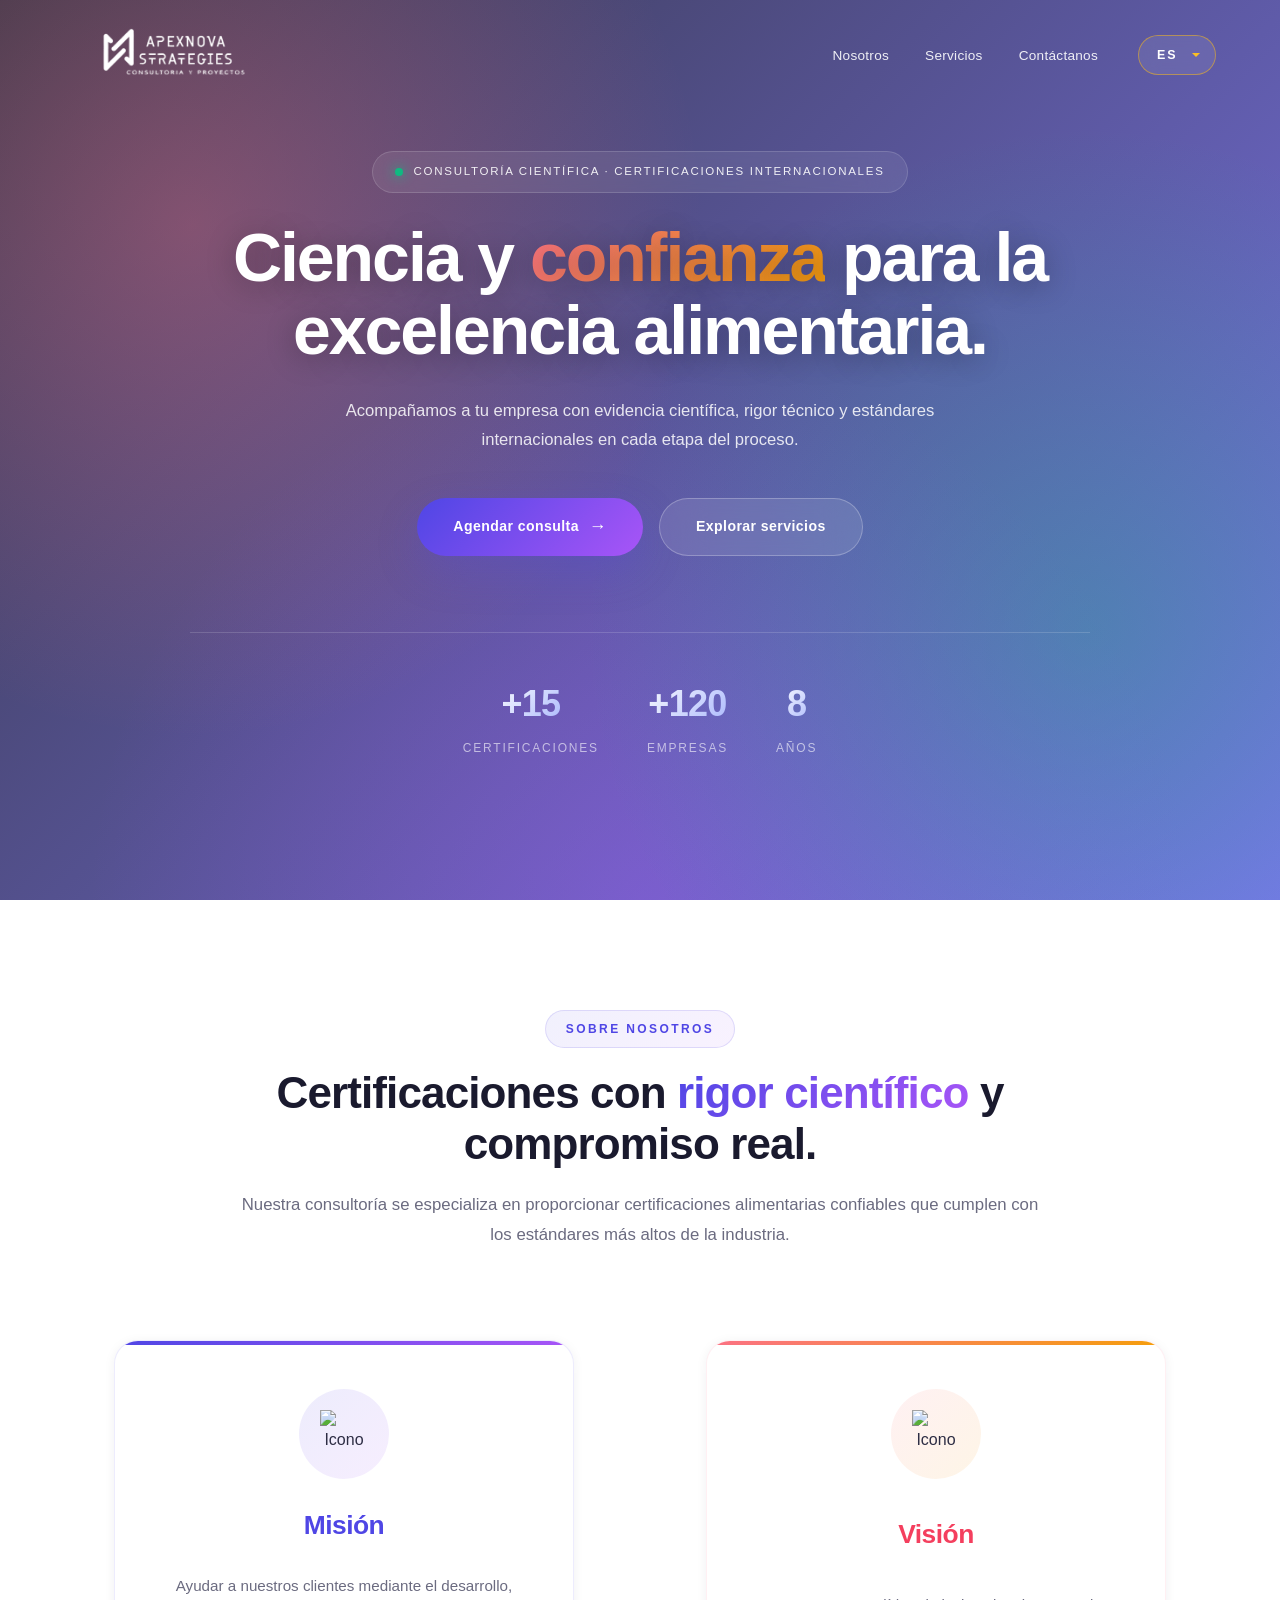
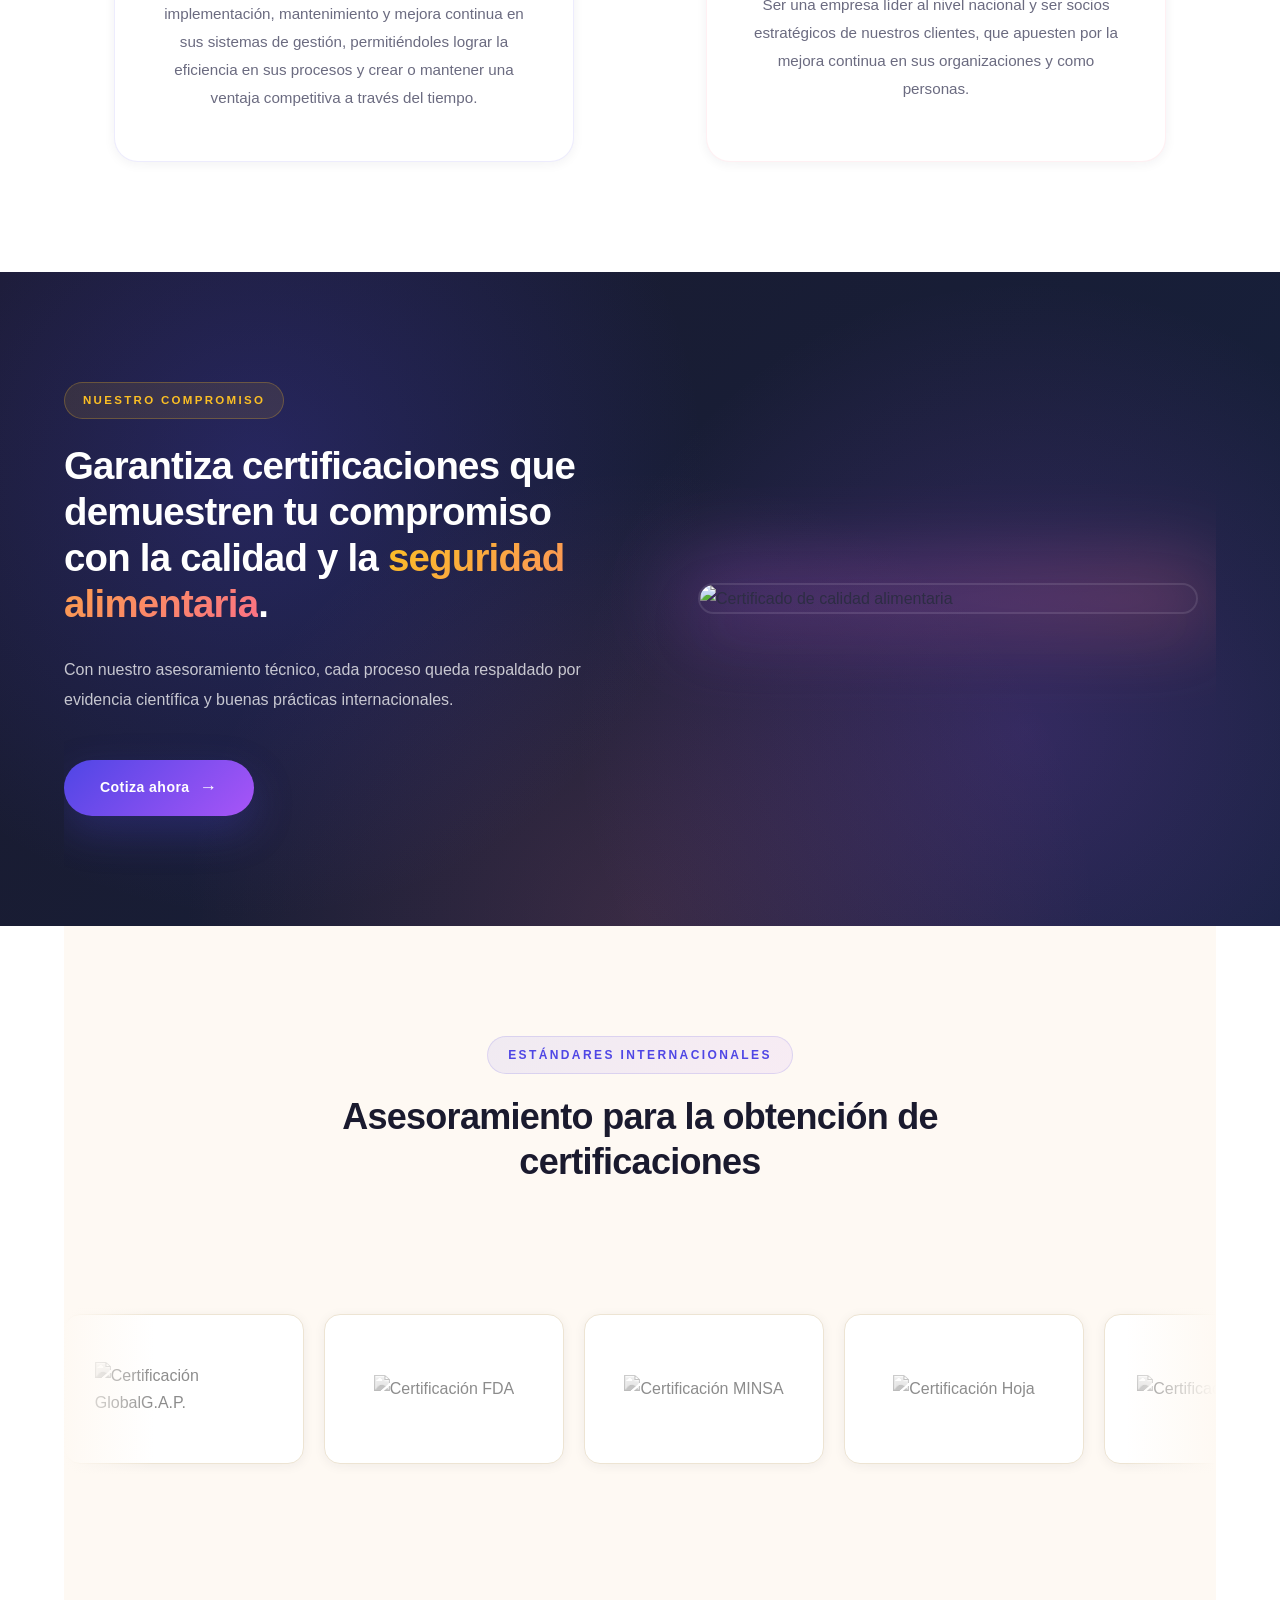
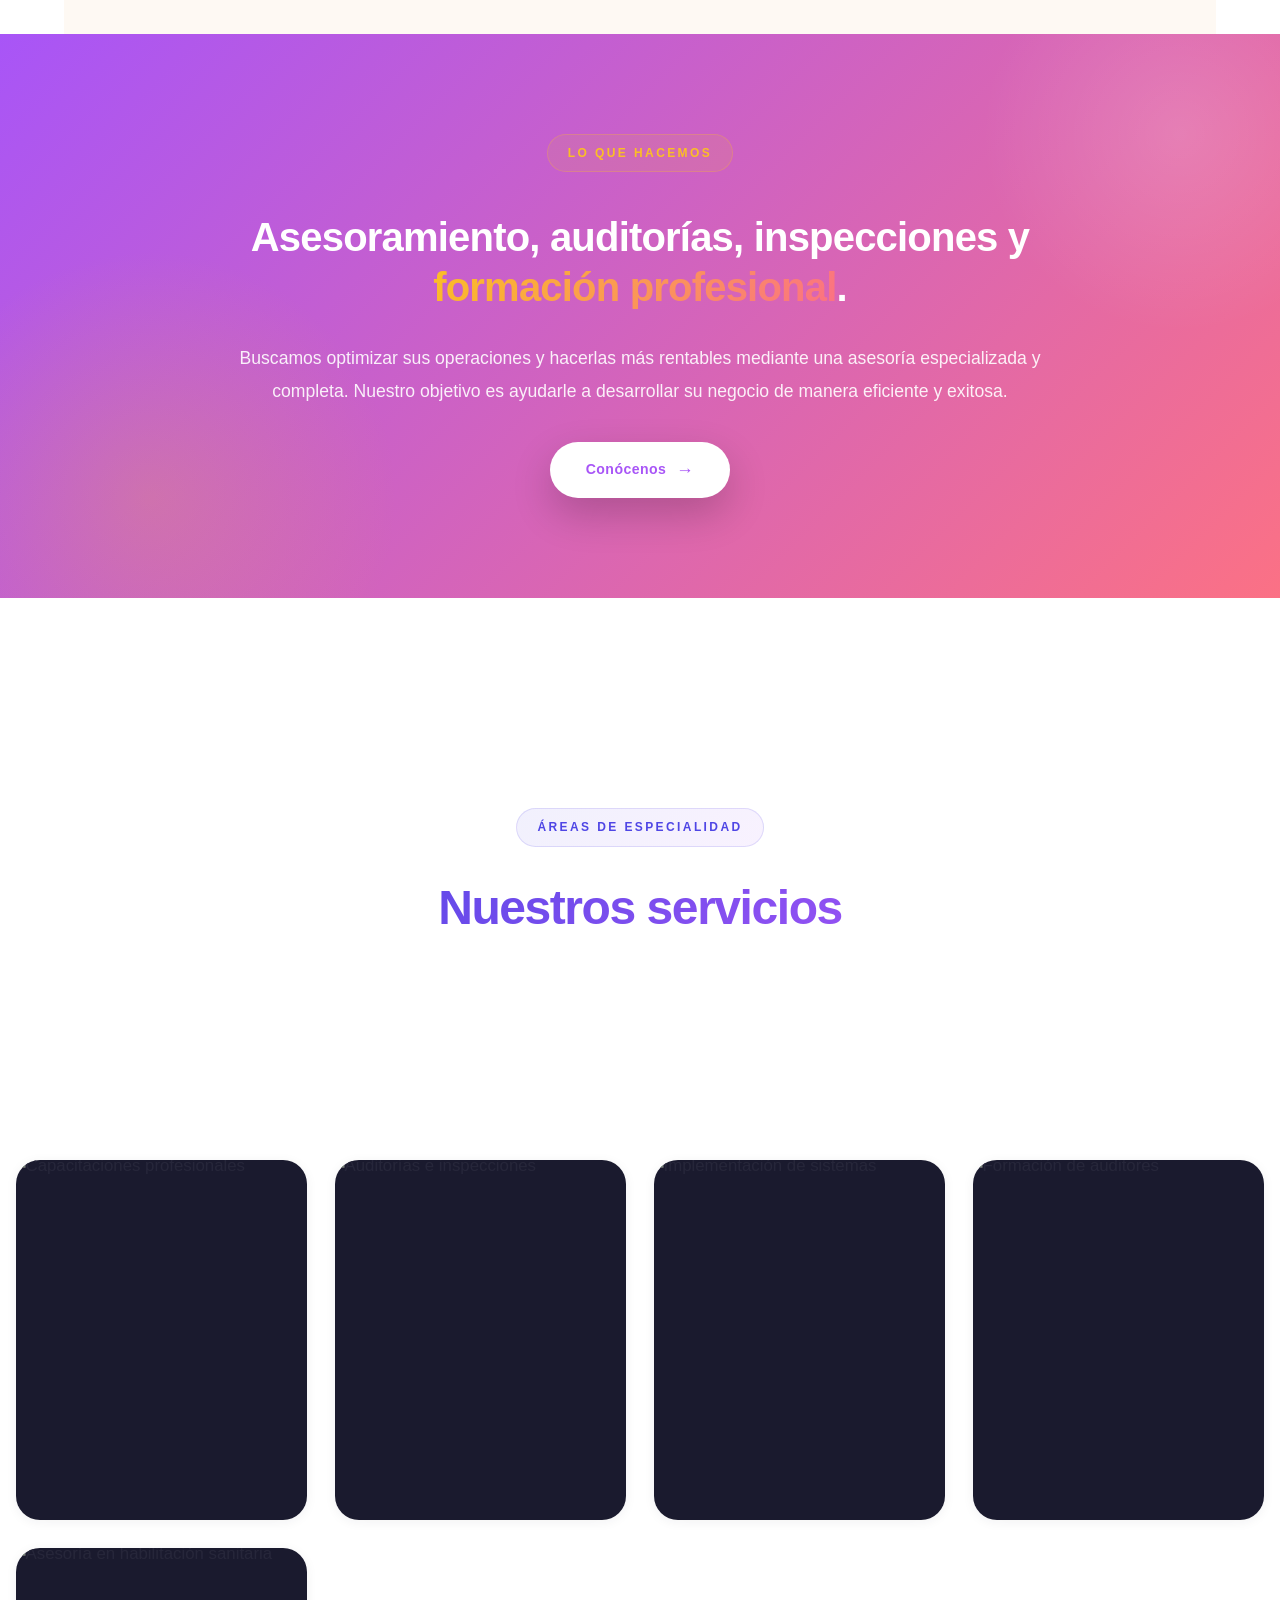
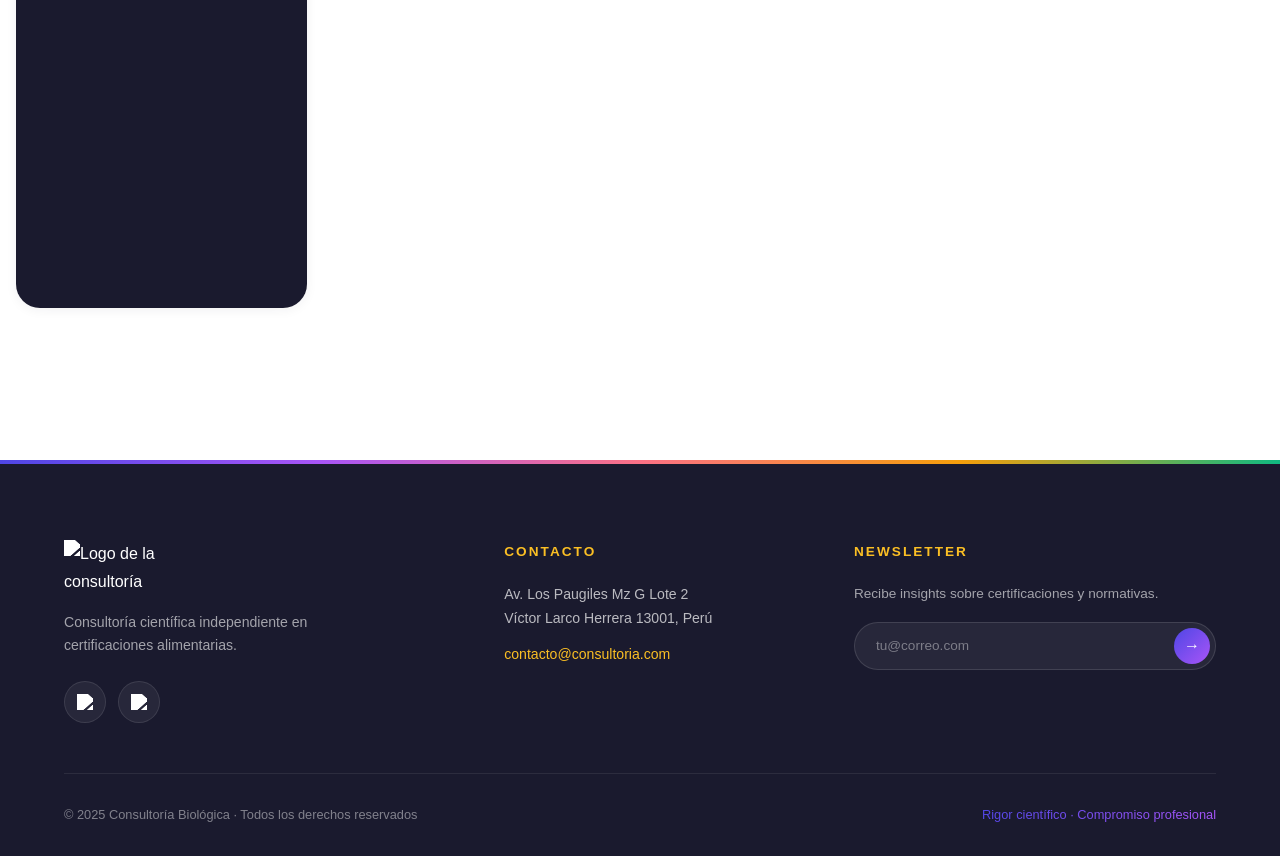
==== commit b75e75dd: "Update index.html" ====
--- a/index.html
+++ b/index.html
@@ -26,7 +26,7 @@
         <nav class="nav container" aria-label="Navegación principal">
 
             <a href="index.html" class="nav__logo-link" aria-label="Ir al inicio">
-                <img src="images/logo12-removebg-preview.png"
+                <img src="logo12-removebg-preview.png"
                      alt="Logo de la consultoría"
                      class="nav__logo">
             </a>
@@ -44,7 +44,7 @@
 
                 <li class="nav__items nav__items--close">
                     <button type="button" class="nav__close" aria-label="Cerrar menú">
-                        <img src="./images/close.svg" alt="" class="nav__img">
+                        <img src="close.svg" alt="" class="nav__img">
                     </button>
                 </li>
             </ul>
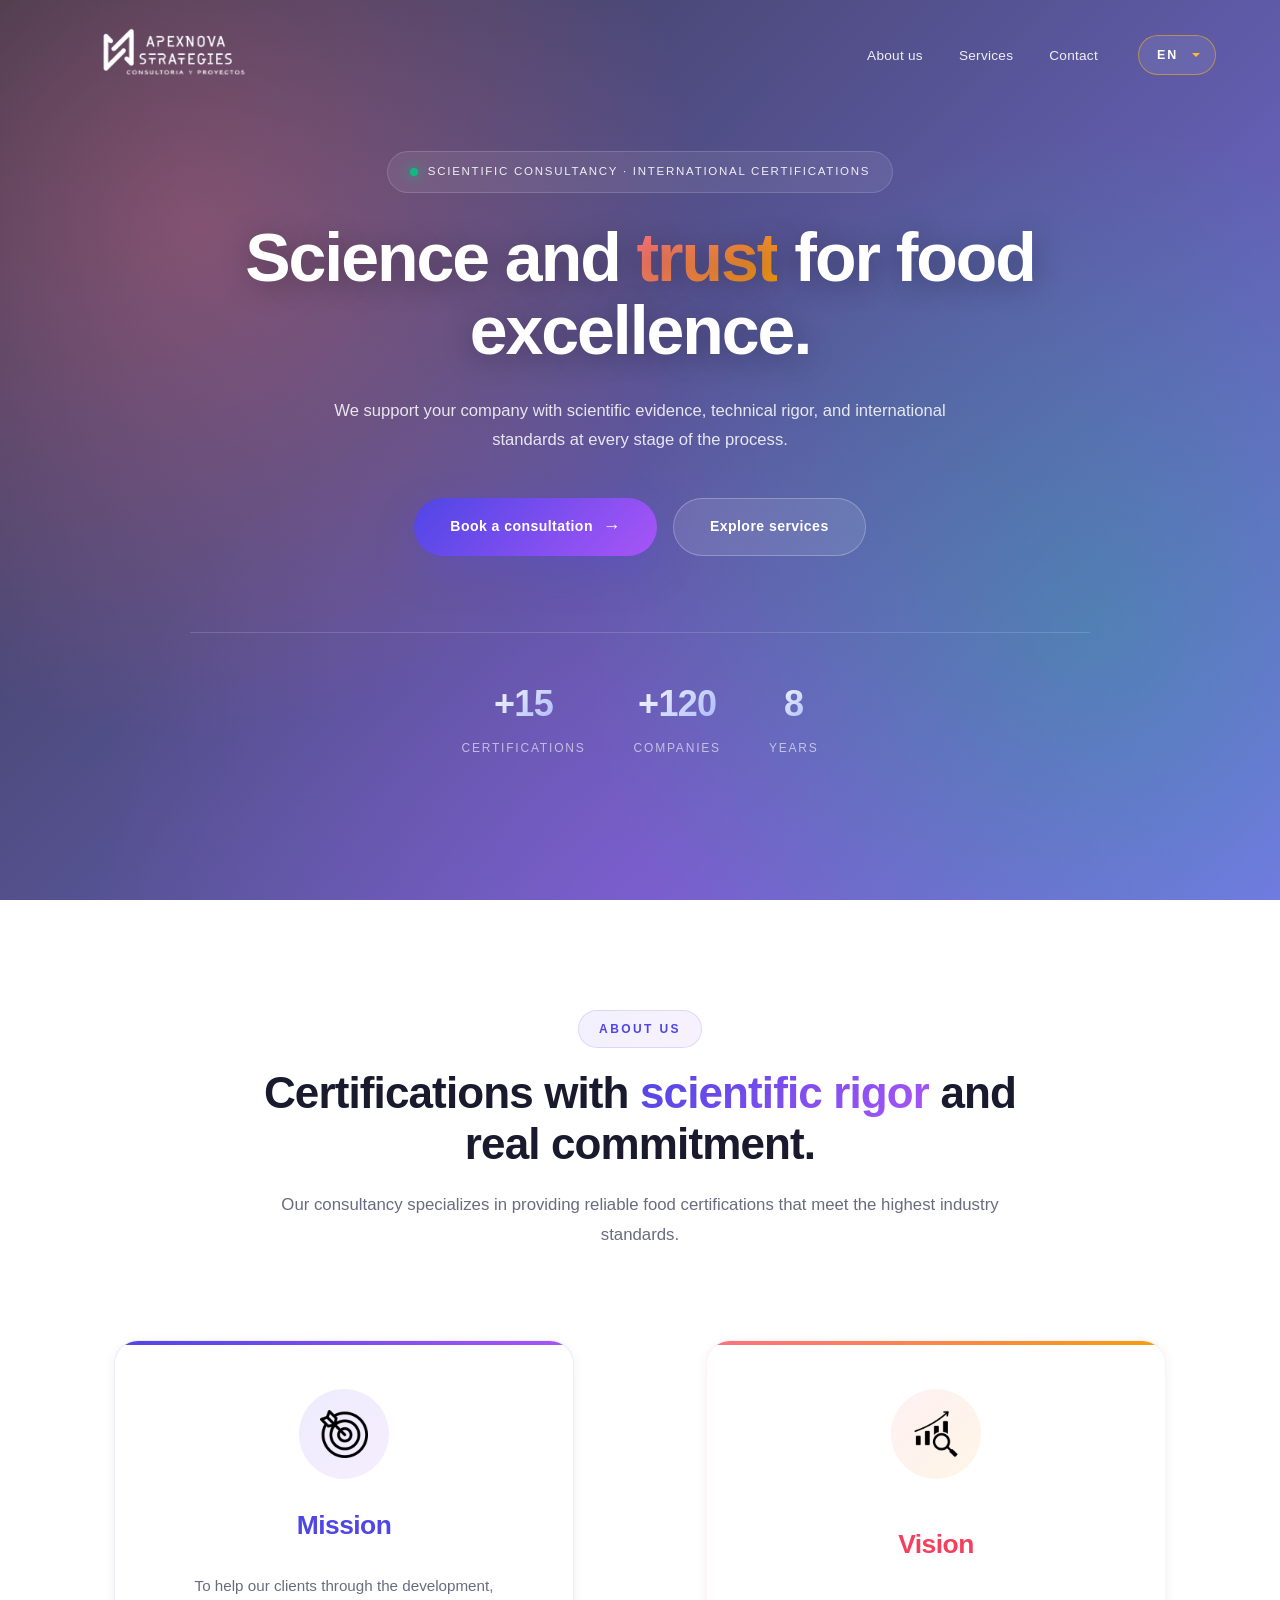
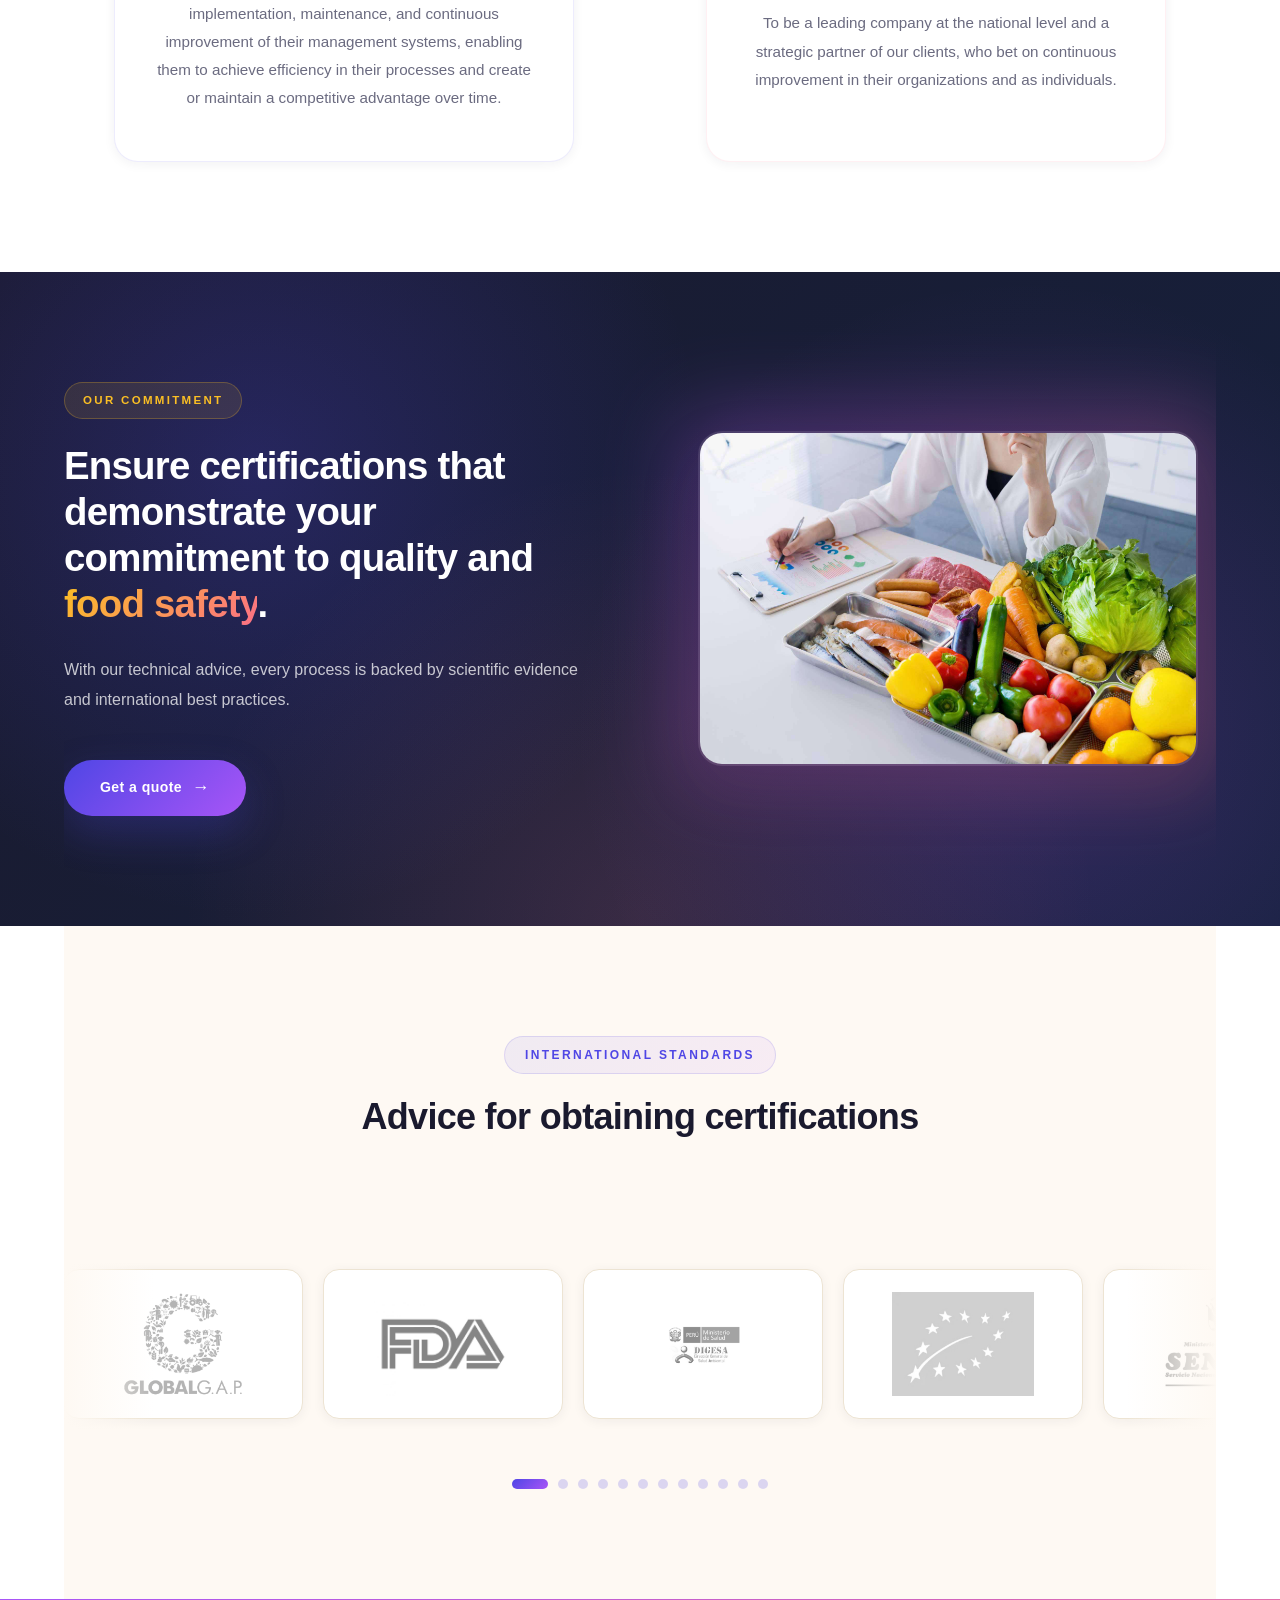
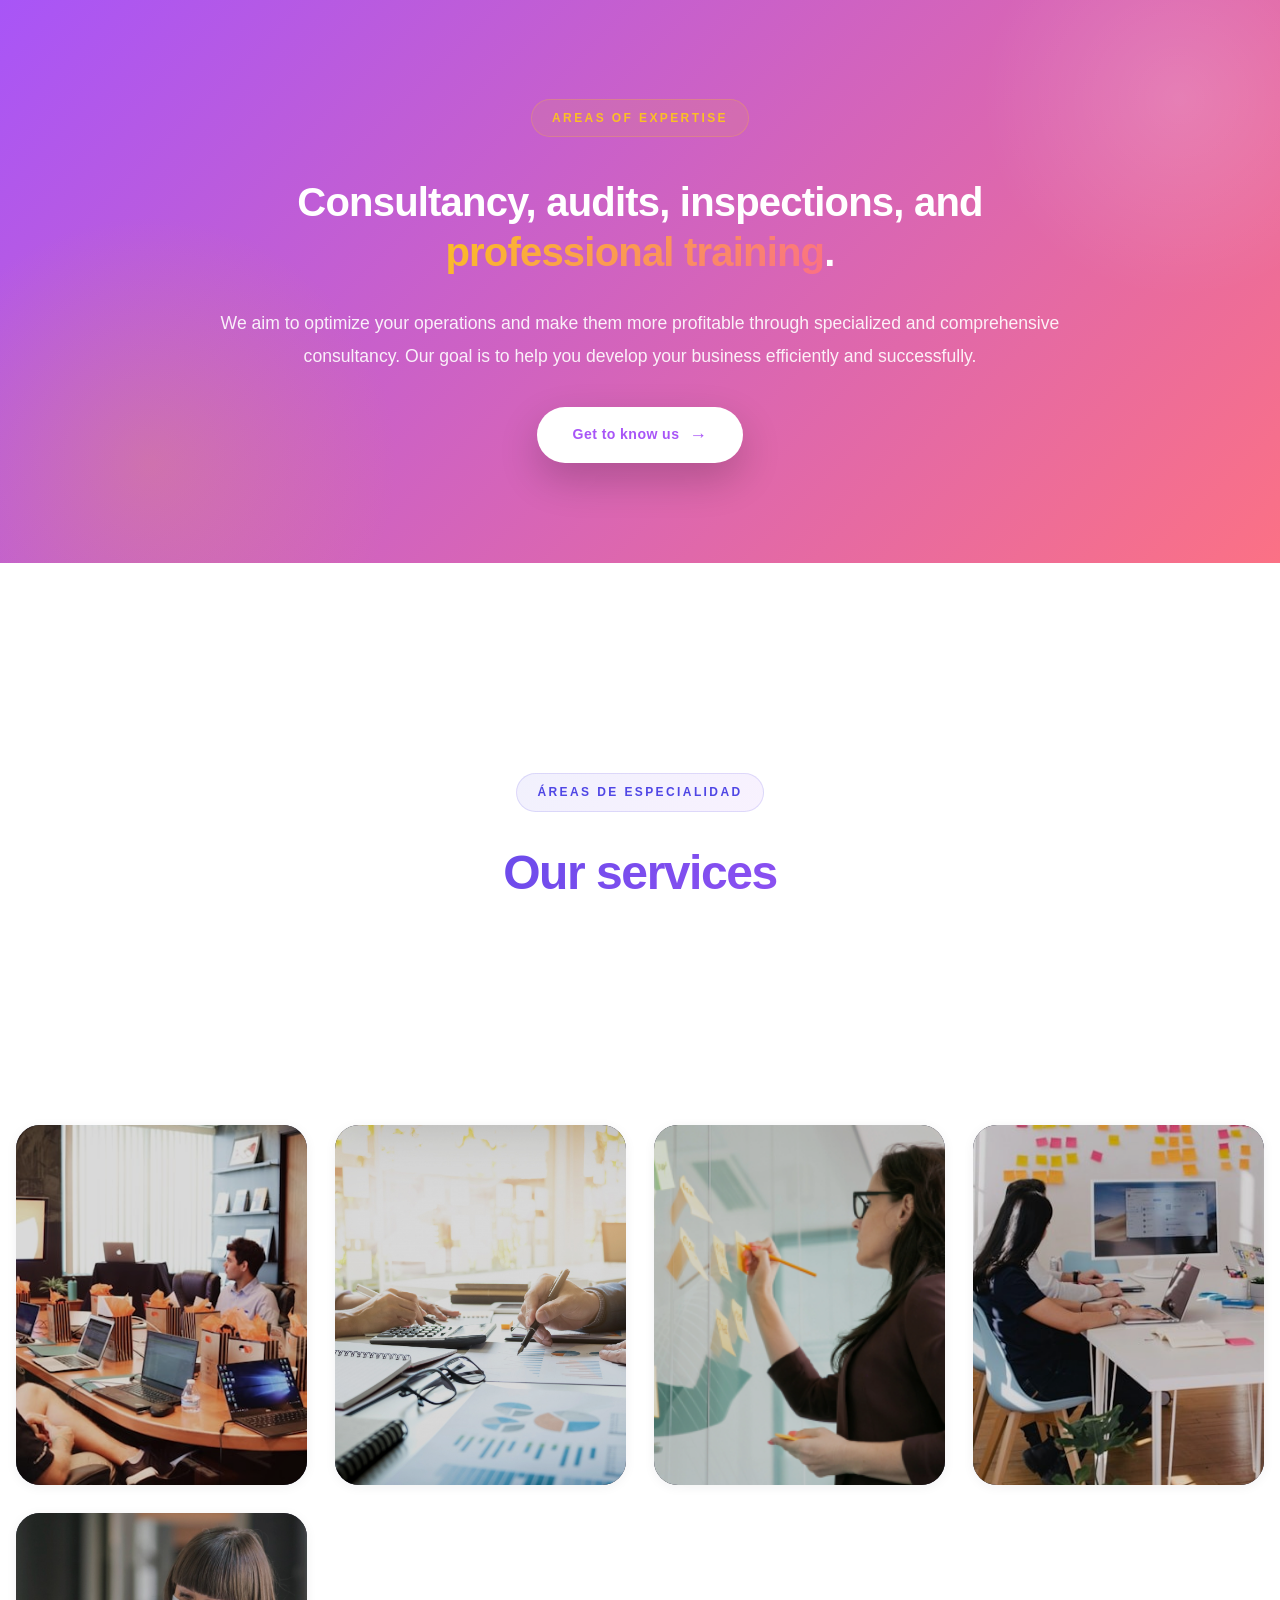
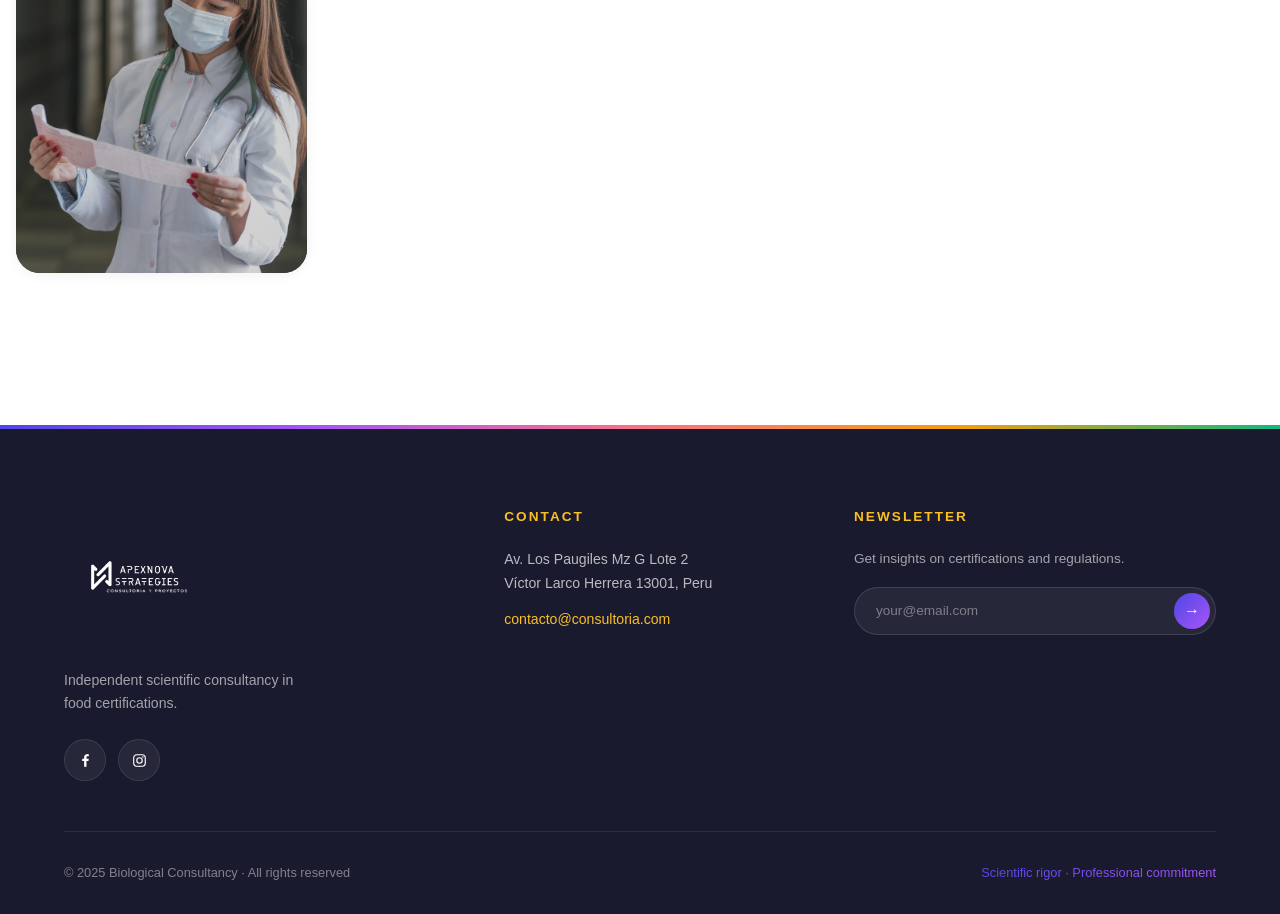
==== commit cdee098e: "Update index.html" ====
--- a/index.html
+++ b/index.html
@@ -63,7 +63,7 @@
                     aria-label="Abrir menú"
                     aria-controls="nav-menu"
                     aria-expanded="false">
-                <img src="./images/menu.svg" alt="" class="nav__img">
+                <img src="menu.svg" alt="" class="nav__img">
             </button>
         </nav>
 
@@ -132,7 +132,7 @@
             <div class="about__main">
                 <article class="about__icons about__icons--indigo">
                     <div class="about__icon-wrap">
-                        <img src="images/objetivo.png" alt="Icono de misión" class="about__icon">
+                        <img src="objetivo.png" alt="Icono de misión" class="about__icon">
                     </div>
                     <h3 class="about__title">Misión</h3>
                     <p class="about__paragraph">
@@ -145,7 +145,7 @@
 
                 <article class="about__icons about__icons--coral">
                     <div class="about__icon-wrap">
-                        <img src="images/analizando.jpg" alt="Icono de visión" class="about__icon">
+                        <img src="analizando.jpg" alt="Icono de visión" class="about__icon">
                     </div>
                     <h3 class="about__title">Visión</h3>
                     <p class="about__paragraph">
@@ -177,7 +177,7 @@
                 </div>
 
                 <figure class="knowledge__picture">
-                    <img src="./images/certificado.jpg"
+                    <img src="certificado.jpg"
                          alt="Certificado de calidad alimentaria"
                          class="knowledge__img">
                 </figure>
@@ -197,21 +197,21 @@
 
                 <div class="carrusel__viewport">
                     <div class="carrusel-items" id="carrusel-items">
-                        <div class="carrusel-item"><img src="images/globalgap-logo.png" alt="Certificación GlobalG.A.P."></div>
-                        <div class="carrusel-item"><img src="images/fda.jpg" alt="Certificación FDA"></div>
-                        <div class="carrusel-item"><img src="images/minsa3 (1).png" alt="Certificación MINSA"></div>
-                        <div class="carrusel-item"><img src="images/hoja (1).png" alt="Certificación Hoja"></div>
-                        <div class="carrusel-item"><img src="images/senasa.png" alt="Certificación SENASA"></div>
-                        <div class="carrusel-item"><img src="images/sanipes.png" alt="Certificación SANIPES"></div>
-                        <div class="carrusel-item"><img src="images/USDA_logo.png" alt="Certificación USDA"></div>
-                        <div class="carrusel-item"><img src="images/smeta.png.jpg" alt="Certificación SMETA"></div>
-                        <div class="carrusel-item"><img src="images/globalgasp (1).png" alt="Certificación GlobalG.A.P."></div>
-                        <div class="carrusel-item"><img src="images/Haccp (1).png" alt="Certificación HACCP"></div>
-                        <div class="carrusel-item"><img src="images/bross.png" alt="Certificación BRC"></div>
-                        <div class="carrusel-item"><img src="images/usda-organic.png" alt="Certificación USDA Organic"></div>
-                        <div class="carrusel-item"><img src="images/kui.png" alt="Certificación KUI"></div>
-                        <div class="carrusel-item"><img src="images/ISO.png" alt="Certificación ISO"></div>
-                        <div class="carrusel-item"><img src="images/fssc_22000.png" alt="Certificación FSSC 22000"></div>
+                        <div class="carrusel-item"><img src="globalgap-logo.png" alt="Certificación GlobalG.A.P."></div>
+                        <div class="carrusel-item"><img src="fda.jpg" alt="Certificación FDA"></div>
+                        <div class="carrusel-item"><img src="minsa3 (1).png" alt="Certificación MINSA"></div>
+                        <div class="carrusel-item"><img src="hoja (1).png" alt="Certificación Hoja"></div>
+                        <div class="carrusel-item"><img src="senasa.png" alt="Certificación SENASA"></div>
+                        <div class="carrusel-item"><img src="sanipes.png" alt="Certificación SANIPES"></div>
+                        <div class="carrusel-item"><img src="USDA_logo.png" alt="Certificación USDA"></div>
+                        <div class="carrusel-item"><img src="smeta.png.jpg" alt="Certificación SMETA"></div>
+                        <div class="carrusel-item"><img src="globalgasp (1).png" alt="Certificación GlobalG.A.P."></div>
+                        <div class="carrusel-item"><img src="Haccp (1).png" alt="Certificación HACCP"></div>
+                        <div class="carrusel-item"><img src="bross.png" alt="Certificación BRC"></div>
+                        <div class="carrusel-item"><img src="usda-organic.png" alt="Certificación USDA Organic"></div>
+                        <div class="carrusel-item"><img src="kui.png" alt="Certificación KUI"></div>
+                        <div class="carrusel-item"><img src="ISO.png" alt="Certificación ISO"></div>
+                        <div class="carrusel-item"><img src="fssc_22000.png" alt="Certificación FSSC 22000"></div>
                     </div>
                 </div>
 
@@ -251,7 +251,7 @@
             <div class="box-section">
                 <article class="box box--indigo">
                     <div class="imgBox">
-                        <img src="images/capacitacion.jpg" alt="Capacitaciones profesionales">
+                        <img src="capacitacion.jpg" alt="Capacitaciones profesionales">
                     </div>
                     <div class="details">
                         <div class="content">
@@ -268,7 +268,7 @@
 
                 <article class="box box--coral">
                     <div class="imgBox">
-                        <img src="images/auditori.jpg" alt="Auditorías e inspecciones">
+                        <img src="auditori.jpg" alt="Auditorías e inspecciones">
                     </div>
                     <div class="details">
                         <div class="content">
@@ -284,7 +284,7 @@
 
                 <article class="box box--mint">
                     <div class="imgBox">
-                        <img src="images/imple.jpg" alt="Implementación de sistemas">
+                        <img src="imple.jpg" alt="Implementación de sistemas">
                     </div>
                     <div class="details">
                         <div class="content">
@@ -300,7 +300,7 @@
 
                 <article class="box box--violet">
                     <div class="imgBox">
-                        <img src="images/formacion.jpg" alt="Formación de auditores">
+                        <img src="formacion.jpg" alt="Formación de auditores">
                     </div>
                     <div class="details">
                         <div class="content">
@@ -316,7 +316,7 @@
 
                 <article class="box box--mustard">
                     <div class="imgBox">
-                        <img src="images/sanitaria4.jpg" alt="Asesoría en habilitación sanitaria">
+                        <img src="sanitaria4.jpg" alt="Asesoría en habilitación sanitaria">
                     </div>
                     <div class="details">
                         <div class="content">
@@ -343,7 +343,7 @@
             <!-- Bloque 1: Marca -->
             <div class="footer__brand">
                 <a href="index.html" aria-label="Ir al inicio">
-                    <img src="images/logo12-removebg-preview.png"
+                    <img src="logo12-removebg-preview.png"
                          alt="Logo de la consultoría"
                          class="footer__logo">
                 </a>
@@ -353,10 +353,10 @@
 
                 <div class="footer__social-icons">
                     <a href="#" class="footer__icons" aria-label="Facebook">
-                        <img src="./images/bxl-facebook.svg" alt="Facebook" class="footer__img">
+                        <img src="bxl-facebook.svg" alt="Facebook" class="footer__img">
                     </a>
                     <a href="#" class="footer__icons" aria-label="Instagram">
-                        <img src="./images/bxl-instagram.svg" alt="Instagram" class="footer__img">
+                        <img src="bxl-instagram.svg" alt="Instagram" class="footer__img">
                     </a>
                 </div>
             </div>
@@ -406,10 +406,10 @@
     <!-- =========================================
          SCRIPTS
          ========================================= -->
-    <script src="js/menu.js"></script>
-    <script src="js/carrusel.js"></script>
-    <script src="js/main.js"></script>
-    <script src="js/script.js"></script>
-    <script src="js/idioma.js"></script>
+    <script src="menu.js"></script>
+    <script src="carrusel.js"></script>
+    <script src="main.js"></script>
+    <script src="script.js"></script>
+    <script src="idioma.js"></script>
 </body>
 </html>
